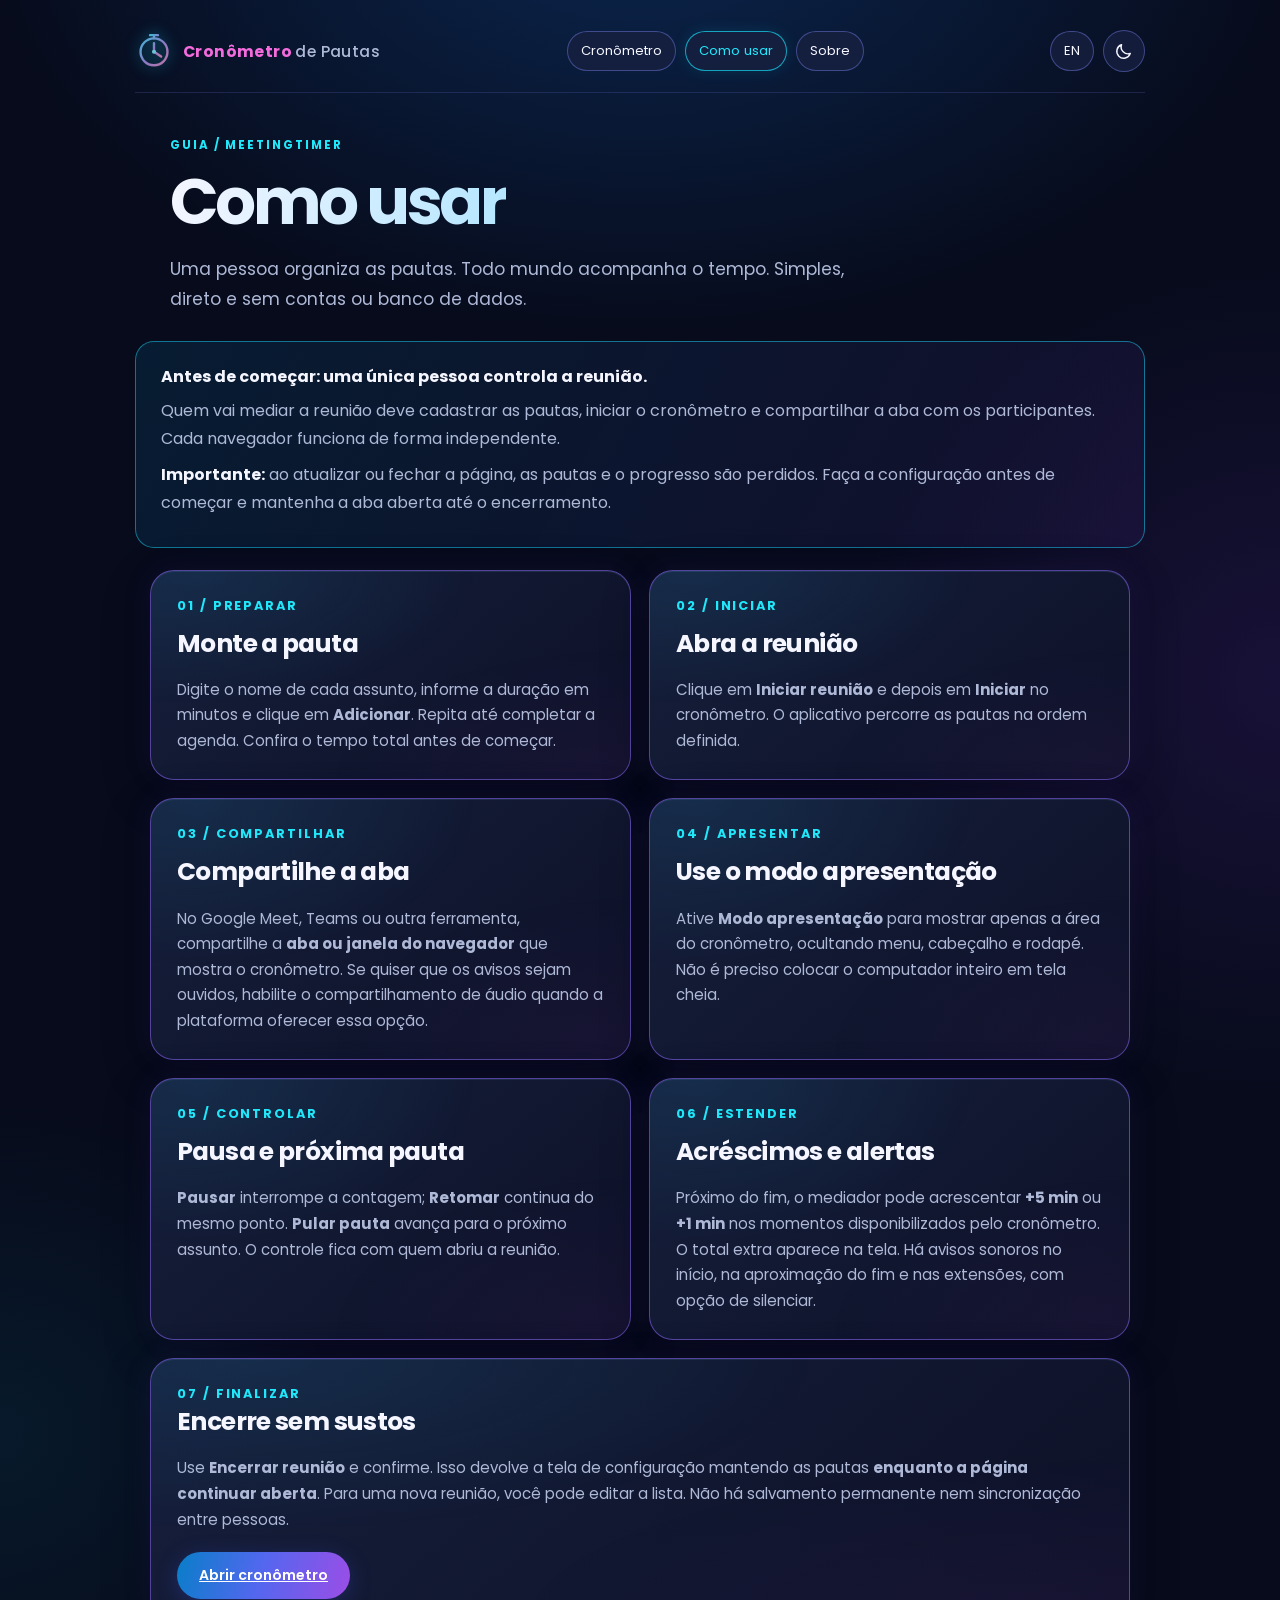
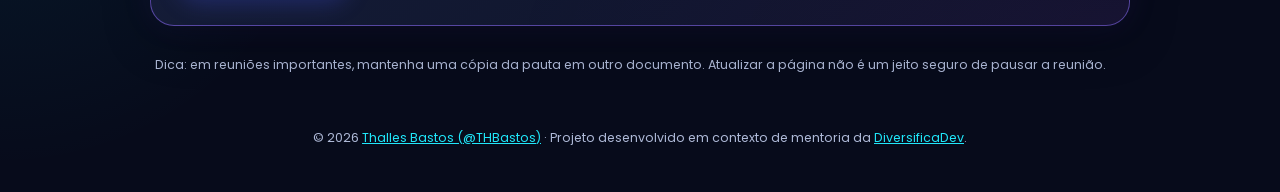
==== como-usar.html @ c3f09db0 "V2 MeetingTimer" ====
<!doctype html><html lang="pt-BR"><head><meta charset="utf-8"><meta name="viewport" content="width=device-width,initial-scale=1"><meta name="description" content="MeetingTimer: projeto de cronômetro para reuniões criado em mentoria com a DiversificaDev."><title>MeetingTimer</title><link href="https://fonts.googleapis.com/css2?family=Poppins:wght@400;500;600;700&display=swap" rel="stylesheet"><style>
:root{font-family:Poppins,system-ui,sans-serif;color-scheme:dark;--bg:#191b24;--card:#232631;--field:#2c303e;--text:#f7f6ff;--muted:#b6b5c8;--border:#5246a1;--pink:#ff65b5;--purple:#8265ef;--track:#404251;--shadow:rgba(80,62,160,.24)}
:root[data-theme=light]{color-scheme:light;--bg:#f6f4fb;--card:#fff;--field:#f3f0fa;--text:#242136;--muted:#5f5a72;--border:#b7a8e5;--pink:#ac2878;--purple:#6143c5;--track:#e1dcec;--shadow:rgba(80,62,160,.12)}
*{box-sizing:border-box}body{margin:0;min-height:100vh;background:radial-gradient(ellipse at top,rgba(130,101,239,.12),transparent 65%),var(--bg);color:var(--text)}button,input{font:inherit}button{cursor:pointer}button:disabled{opacity:.4;cursor:not-allowed}button:focus-visible,input:focus-visible,a:focus-visible{outline:3px solid var(--pink);outline-offset:3px}a{color:inherit} .shell{max-width:1050px;margin:auto;padding:22px 20px 40px}.topbar{display:flex;align-items:center;justify-content:space-between;gap:15px;flex-wrap:wrap}.brand{font-weight:700;text-decoration:none;font-size:1rem}.brand span{color:var(--pink)}.top-actions,.nav{display:flex;align-items:center;gap:9px;flex-wrap:wrap}.nav a,.nav span,.small{border:1px solid var(--border);border-radius:999px;padding:9px 13px;font-size:.82rem;text-decoration:none;background:var(--card);color:var(--text)}.nav .current{border-color:var(--pink);color:var(--pink)}.nav .soon{opacity:.55;cursor:default}.small[aria-pressed=true]{border-color:var(--pink);color:var(--pink)}.hero{text-align:center;margin:56px auto 30px}.zig{color:var(--pink);font-size:2rem;line-height:1}.hero h1{font-size:clamp(1.8rem,4vw,2.6rem);margin:9px 0}.hero p{color:var(--muted);margin:0}.card{background:var(--card);border:1.5px solid var(--border);border-radius:24px;padding:28px;box-shadow:0 10px 40px var(--shadow);margin:20px auto;max-width:800px}.label{font-size:.78rem;letter-spacing:.08em;text-transform:uppercase;color:var(--pink);margin-bottom:14px}.form{display:flex;gap:12px;flex-wrap:wrap}.form input{background:var(--field);color:var(--text);border:1px solid var(--border);border-radius:13px;padding:13px 15px;min-width:0}.form input:first-child{flex:1 1 270px}.form input:nth-child(2){width:125px}.btn{border:0;border-radius:999px;padding:13px 22px;color:white;background:linear-gradient(95deg,#705af0,#9c4fb6);font-weight:600;font-size:.88rem}.btn.secondary{background:transparent;border:1px solid var(--pink);color:var(--pink)}.btn:hover:not(:disabled),.small:hover:not(:disabled){filter:brightness(1.12)}.list{list-style:none;padding:0;margin:18px 0;display:grid;gap:10px}.item{display:flex;align-items:center;gap:12px;padding:13px;background:var(--field);border:1px solid var(--border);border-radius:14px}.item.active{border-color:var(--pink)}.item.done{opacity:.55}.num{width:32px;height:32px;border-radius:50%;background:rgba(255,101,181,.15);color:var(--pink);display:grid;place-items:center;flex:none;font-weight:700}.item .name{flex:1;overflow-wrap:anywhere}.item .mins{white-space:nowrap;color:var(--muted)}.remove{border:0;background:none;color:var(--muted);font-size:1.5rem}.empty,.hint{color:var(--muted);font-size:.85rem}.empty{text-align:center;padding:16px}.setup-bottom{display:flex;justify-content:space-between;align-items:center;gap:12px;flex-wrap:wrap}.meeting{max-width:980px;text-align:center}.meeting .subject{font-size:clamp(1.3rem,3.5vw,2.3rem);overflow-wrap:anywhere;margin:10px 0}.clock{font-size:clamp(4.5rem,17vw,11rem);font-weight:700;line-height:1.2;letter-spacing:-.04em;font-variant-numeric:tabular-nums;background:linear-gradient(95deg,var(--pink),var(--purple));background-clip:text;-webkit-background-clip:text;color:transparent}.clock.warning{animation:pulse 1.4s infinite alternate}@keyframes pulse{to{transform:scale(1.035);opacity:.8}}.progress{height:10px;background:var(--track);border-radius:20px;overflow:hidden;margin:12px auto;max-width:760px}.progress>div{height:100%;width:0;background:linear-gradient(90deg,var(--pink),var(--purple));transition:width .2s linear}.extra{font-weight:600;color:var(--pink);min-height:25px}.controls{display:flex;gap:10px;justify-content:center;flex-wrap:wrap;margin:20px 0}.meeting-list{max-width:650px;margin:24px auto;text-align:left}.meeting-top{display:flex;justify-content:space-between;align-items:center;gap:10px;flex-wrap:wrap}.finish{font-size:1.1rem;color:var(--pink);font-weight:600}.hidden{display:none!important}footer{text-align:center;color:var(--muted);font-size:.78rem;margin:55px 0 5px}footer a{color:var(--pink)}dialog{border:1px solid var(--border);background:var(--card);color:var(--text);border-radius:20px;padding:25px;max-width:min(90vw,420px)}dialog::backdrop{background:rgba(0,0,0,.65)}dialog p{color:var(--muted)}.dialog-actions{display:flex;justify-content:flex-end;gap:9px;flex-wrap:wrap}@media(max-width:600px){.shell{padding:15px}.card{padding:18px}.hero{margin:32px auto 20px}.form input:nth-child(2){flex:1}.form .btn{width:100%}.setup-bottom{justify-content:center}.meeting-top{justify-content:center}}

/* TH.BASTOS × DiversificaDev: neon blue visual language */
:root{--bg:#080e1d;--card:#101b30;--field:#172640;--text:#f5f9ff;--muted:#b3c3d9;--border:#244c79;--pink:#4bbcff;--purple:#806bfa;--track:#263b56;--shadow:rgba(0,128,255,.14)}
:root[data-theme=light]{--bg:#f0f7ff;--card:#ffffff;--field:#edf5ff;--text:#10223c;--muted:#47607c;--border:#b4d7f5;--pink:#086aa8;--purple:#6150b9;--track:#dbe8f5;--shadow:rgba(14,89,153,.12)}
body{background:radial-gradient(ellipse at 50% 0%,rgba(18,120,235,.17),transparent 62%),var(--bg)}
.brand{display:inline-flex;align-items:center;gap:8px;letter-spacing:.025em}.brand-mark{color:#35baff;font-size:1.55rem}.brand-th{color:var(--text)!important}.brand-dot{color:#35baff!important}
.nav .current,.small[aria-pressed=true]{border-color:var(--pink)}.zig{color:#41caff;text-shadow:0 0 22px #009bff}
.btn{background:linear-gradient(100deg,#0b87d6,#6861e7)}.btn.secondary{background:transparent}
.clock{background:linear-gradient(95deg,#35caff,#6386ff,#ab69ec);background-clip:text;-webkit-background-clip:text}
.progress>div{background:linear-gradient(90deg,#26c5fa,#7869ff)}
#theme{display:grid;place-items:center;min-width:42px;min-height:42px;padding:8px}#theme svg{display:block}
#counter:empty,#status:empty,#extra:empty{display:none}
.meeting .subject{line-height:1.35;margin:18px 0 12px}
.meeting .clock{line-height:1.22;padding:4px 0}
.meeting-list{margin-top:28px}
/* Presentation takes over the browser TAB only, never the operating-system screen. */
body.presenting{overflow:hidden}
body.presenting .shell{max-width:none;padding:0;margin:0}
body.presenting .topbar,body.presenting .hero,body.presenting #setup,body.presenting footer{display:none!important}
body.presenting main{height:100dvh;overflow:auto}
body.presenting #meeting{display:block!important;min-height:100dvh;max-width:none;width:100%;margin:0;border:0;border-radius:0;box-shadow:none;padding:clamp(14px,3vw,40px) clamp(12px,5vw,70px);background:var(--bg)}
body.presenting #meeting .clock{font-size:clamp(5rem,17vw,14rem)}
@media(max-width:600px){.topbar{align-items:flex-start}.brand{width:100%}.meeting-top{gap:12px}.meeting-top>div{display:flex;flex-wrap:wrap;justify-content:center;gap:8px}.meeting .subject{font-size:clamp(1.3rem,6vw,2rem);line-height:1.45;margin:18px 0}.clock{font-size:clamp(3.8rem,17vw,7rem)}.label{line-height:1.65}.finish{line-height:1.6}.controls{gap:9px}.controls .btn{padding:12px 15px}.meeting-list{margin-top:28px}body.presenting #meeting .clock{font-size:clamp(3.8rem,18vw,8rem)}}

/* V4: paleta equilibrada entre TH.BASTOS e DiversificaDev, sem neon excessivo */
:root{--bg:#11141b;--card:#1b202a;--field:#252b37;--text:#edf1f6;--muted:#aeb7c5;--border:#3a4b65;--pink:#78b9cf;--purple:#927fc2;--track:#323b4c;--shadow:rgba(0,0,0,.19)}
:root[data-theme=light]{--bg:#f4f5f8;--card:#fff;--field:#f0f2f6;--text:#1d2632;--muted:#536173;--border:#b6c5d7;--pink:#24738f;--purple:#67579d;--track:#dce2e9;--shadow:rgba(34,49,75,.08)}
body{background:radial-gradient(ellipse at 50% -12%,rgba(76,94,142,.09),transparent 65%),var(--bg)}
.brand{display:inline-flex;align-items:center;gap:10px;white-space:nowrap}.brand-name{font-weight:700;font-size:.98rem;color:var(--text)}.brand-name span{font-weight:500;color:var(--muted)}.timer-logo{flex:none}
.nav .current,.small[aria-pressed=true]{border-color:var(--pink)}.zig{color:var(--purple);text-shadow:none;font-size:1.25rem}
.card{border-color:var(--border);box-shadow:0 12px 35px var(--shadow)}
.btn{background:linear-gradient(110deg,#3c789e,#7366a4);box-shadow:none}.btn.secondary{background:transparent;color:var(--pink);border-color:var(--border)}
.clock{background:linear-gradient(100deg,#7dbbd3,#9b86d0);background-clip:text;-webkit-background-clip:text}
.progress>div{background:linear-gradient(90deg,#5aa8c4,#8876b6)}
.meeting .subject{font-size:clamp(2rem,5vw,3.7rem);line-height:1.18;font-weight:700;letter-spacing:-.025em;margin:18px auto 24px;max-width:850px;text-wrap:balance}
.meeting-top{display:grid;grid-template-columns:1fr auto;align-items:start;gap:16px;margin-bottom:30px}.meeting-top>div{display:flex;gap:10px;flex-wrap:wrap;justify-content:flex-end}
.meeting .label{margin-top:12px}.meeting .clock{margin:16px auto 20px}
.item.active{border-color:var(--pink)}.num{background:rgba(139,127,194,.16);color:var(--pink)}
body.presenting #meeting{background:var(--bg);padding:clamp(24px,4vw,55px) clamp(18px,5vw,80px)}
body.presenting #meeting .meeting-top{margin-bottom:clamp(35px,6vh,80px)}
body.presenting #meeting .subject{font-size:clamp(2.1rem,5.5vw,5rem)}
@media(max-width:650px){
 .shell{padding:18px 15px 34px}.topbar{display:grid;grid-template-columns:1fr auto;gap:16px 10px;align-items:center}.brand{grid-column:1/2;min-width:0}.brand-name{font-size:.89rem}.timer-logo{width:32px;height:32px}.top-actions{grid-column:2/3;grid-row:1;justify-content:flex-end;flex-wrap:nowrap}.nav{grid-column:1/-1;grid-row:2;display:flex;gap:8px;justify-content:center}.nav a,.nav span{padding:9px 12px;font-size:.78rem}
 .hero{margin:34px auto 25px}.hero h1{line-height:1.18}.hero p{line-height:1.6}
 .meeting{padding:24px 18px}.meeting-top{display:flex;flex-direction:column;align-items:stretch;gap:12px;margin-bottom:36px}.meeting-top>#fullscreen{align-self:stretch}.meeting-top>div{display:grid;grid-template-columns:1fr 1fr;gap:10px;width:100%}.meeting-top .small{min-height:44px;line-height:1.4;padding:10px 12px;white-space:normal}
 .meeting .subject{font-size:clamp(2rem,8vw,3rem);margin:22px auto 28px;line-height:1.22}.meeting .clock{font-size:clamp(3.8rem,17vw,7rem)}.meeting .label{margin-top:12px}
 .controls{gap:9px;margin-top:26px}.controls .btn{min-height:44px}.meeting-list{margin-top:36px}
 body.presenting{overflow:auto}body.presenting main{min-height:100dvh;height:auto;overflow:visible}body.presenting #meeting{padding:24px 18px 55px;min-height:100dvh}body.presenting #meeting .meeting-top{margin-bottom:46px}body.presenting #meeting .subject{font-size:clamp(2.2rem,9vw,3.5rem);margin-bottom:32px}body.presenting #meeting .clock{font-size:clamp(3.8rem,17vw,8rem)}
}
@media(prefers-reduced-motion:reduce){.clock.warning{animation:none}.progress>div{transition:none}}

/* V5 | DiversificaDev orbital neon: depth, restraint and luminous accents */
:root{
 --bg:#070b1b;--card:#10162c;--field:#18213a;--text:#f5f6ff;
 --muted:#aeb9d7;--border:#4d408f;--pink:#f46bdd;--purple:#906aff;
 --track:#283355;--shadow:rgba(55,35,153,.27);
 --cyan:#20e7fa;--blue:#3c9dff;--violet:#a66bff;
}
:root[data-theme=light]{--bg:#f1f3ff;--card:#ffffff;--field:#edf0ff;--text:#17203b;--muted:#526080;--border:#aa9bdf;--pink:#a92eab;--purple:#6444c4;--track:#dce2f5;--shadow:rgba(68,47,160,.12);--cyan:#007f9d;--blue:#1767cc;--violet:#7044c4}
body{background:radial-gradient(ellipse 70% 32% at 50% -5%,rgba(23,126,246,.23),transparent 75%),radial-gradient(ellipse 45% 32% at 100% 38%,rgba(136,58,246,.13),transparent 75%),radial-gradient(ellipse 35% 25% at 0% 80%,rgba(10,206,239,.075),transparent 75%),var(--bg)}
.topbar{padding:8px 0 20px;border-bottom:1px solid rgba(126,128,237,.18)}
.brand-name{color:var(--text)}.brand-name span{color:var(--muted)}
.timer-logo{filter:drop-shadow(0 0 7px rgba(22,224,255,.5))}
.hero{position:relative;margin:48px auto 34px}.hero h1{font-weight:700;letter-spacing:-.035em;text-shadow:0 0 35px rgba(88,121,255,.18)}
.zig{color:var(--cyan);text-shadow:0 0 12px rgba(0,225,255,.8);font-size:1.5rem}
.card{position:relative;background:linear-gradient(140deg,rgba(23,32,61,.97),rgba(13,17,39,.99));border:1px solid rgba(138,104,245,.56);box-shadow:0 14px 48px rgba(0,0,0,.27),0 0 30px rgba(101,67,235,.11),inset 0 1px 0 rgba(116,210,255,.11)}
.card::before{content:"";pointer-events:none;position:absolute;inset:0;border-radius:inherit;background:radial-gradient(ellipse at 10% 0%,rgba(24,201,255,.085),transparent 46%),radial-gradient(ellipse at 100% 100%,rgba(198,59,247,.055),transparent 45%)}
.card>*{position:relative}
.label{color:#b7a5ff;letter-spacing:.13em;font-weight:600}
.nav a,.nav span,.small{background:rgba(24,33,64,.78);border-color:rgba(109,119,216,.5);transition:border-color .2s,box-shadow .2s,background .2s}
.nav .current,.small[aria-pressed=true]{color:var(--cyan);border-color:rgba(24,222,247,.7);box-shadow:0 0 15px rgba(12,205,245,.12)}
.nav a:hover,.small:hover:not(:disabled){border-color:var(--cyan);box-shadow:0 0 17px rgba(19,200,248,.18)}
.form input{background:rgba(18,27,54,.92);border-color:rgba(105,112,210,.65)}
.form input:focus{border-color:var(--cyan);box-shadow:0 0 0 3px rgba(16,219,244,.13)}
.btn{background:linear-gradient(105deg,#087ec8 0%,#5367ef 48%,#9c4de6 100%);color:#fff;box-shadow:0 5px 22px rgba(70,84,234,.28);transition:transform .2s,box-shadow .2s,filter .2s}
.btn:hover:not(:disabled){transform:translateY(-1px);box-shadow:0 7px 25px rgba(51,139,255,.33),0 0 17px rgba(165,69,241,.15)}
.btn.secondary{background:rgba(26,35,67,.62);color:#b7eaff;border:1px solid rgba(54,178,248,.6);box-shadow:none}
.btn.secondary:hover:not(:disabled){background:rgba(25,93,139,.24);box-shadow:0 0 15px rgba(0,192,255,.12)}
.item{background:linear-gradient(100deg,rgba(30,40,73,.94),rgba(22,29,58,.94));border-color:rgba(99,91,181,.57)}
.item.active{border-color:var(--cyan);box-shadow:0 0 0 1px rgba(21,226,255,.16),0 0 24px rgba(24,201,245,.13)}
.num{background:linear-gradient(130deg,rgba(225,79,226,.24),rgba(30,194,250,.19));color:#e8a4ff}
.clock{background:linear-gradient(110deg,#2fe6ff 5%,#4d9fff 35%,#8a78ff 67%,#ed67e9 100%);-webkit-background-clip:text;background-clip:text;color:transparent;filter:drop-shadow(0 0 18px rgba(62,127,255,.19))}
.progress{background:var(--track);box-shadow:inset 0 1px 3px rgba(0,0,0,.25)}
.progress>div{background:linear-gradient(90deg,#11d6ef,#3b9dff 40%,#8d69ff 72%,#ed63da);box-shadow:0 0 16px rgba(55,154,255,.45)}
.meeting .subject{color:#f6f7ff;text-shadow:0 0 23px rgba(98,129,255,.18);font-size:clamp(2.2rem,5.3vw,4rem)}
.extra,.finish{color:#ef8ce8;text-shadow:0 0 12px rgba(237,96,228,.19)}
.meeting-top{margin-bottom:24px}
.meeting-list .item.active{background:linear-gradient(110deg,rgba(14,73,108,.45),rgba(38,30,83,.6))}
footer a{color:var(--cyan)}
body.presenting #meeting{background:radial-gradient(ellipse at 50% 0%,rgba(19,93,175,.14),transparent 60%),var(--bg)}
:root[data-theme=light] .card{background:linear-gradient(145deg,#fff,#f7f8ff);border-color:#b8a7e8}
:root[data-theme=light] .card::before{opacity:.35}
:root[data-theme=light] .nav a,:root[data-theme=light] .nav span,:root[data-theme=light] .small,:root[data-theme=light] .btn.secondary{background:#f5f7ff;color:#314a76}
:root[data-theme=light] .form input{background:#f6f7ff}
:root[data-theme=light] .item{background:linear-gradient(100deg,#f5f6ff,#eef3ff)}
:root[data-theme=light] .meeting .subject{color:var(--text);text-shadow:none}
:root[data-theme=light] .label{color:#7650c0}
:root[data-theme=light] .clock{background:linear-gradient(100deg,#007ca7,#2861d3,#8643b8);background-clip:text;-webkit-background-clip:text}
:root[data-theme=light] footer a{color:#096c9e}
@media(max-width:650px){
 .shell{padding:18px 14px 35px}.topbar{row-gap:17px;padding-bottom:17px}
 .hero{margin:31px auto 24px}.hero h1{font-size:clamp(1.8rem,7vw,2.3rem)}
 .meeting-top{gap:14px;margin-bottom:30px}.meeting-top>div{gap:10px}
 .meeting .subject{font-size:clamp(2.1rem,8.5vw,3.2rem)}
 .meeting .clock{font-size:clamp(3.7rem,17vw,7rem)}
 body.presenting #meeting{padding:25px 16px 60px}body.presenting #meeting .meeting-top{margin-bottom:38px}
 body.presenting #meeting .subject{font-size:clamp(2.2rem,9vw,3.6rem)}
}
@media(prefers-reduced-motion:reduce){.btn,.nav a,.small{transition:none}}



/* Páginas institucionais: mesma identidade V5, leitura editorial */
.info-hero{max-width:940px;text-align:left;margin:44px auto 26px}
.info-hero .eyebrow{font-size:.73rem;letter-spacing:.17em;text-transform:uppercase;color:var(--cyan);font-weight:700}
.info-hero h1{font-size:clamp(2.2rem,5vw,4.3rem);line-height:1.12;letter-spacing:-.055em;margin:12px 0 16px;background:linear-gradient(100deg,var(--text),#8bdcff 60%,#d8b6ff);background-clip:text;-webkit-background-clip:text;color:transparent}
.info-hero p{max-width:720px;font-size:1.07rem;line-height:1.75;color:var(--muted)}
.info-grid{max-width:980px;margin:auto;display:grid;grid-template-columns:repeat(2,minmax(0,1fr));gap:18px}
.info-grid .card,.info-layout .card{margin:0;max-width:none}
.info-card{padding:26px!important;min-width:0}
.info-card h2,.info-card h3{font-size:clamp(1.15rem,2.4vw,1.55rem);margin:10px 0 11px;letter-spacing:-.025em}
.info-card p,.info-card li,.story p{color:var(--muted);line-height:1.7;font-size:.94rem}
.info-card p:last-child{margin-bottom:0}
.info-no{font-size:.8rem;color:var(--cyan);font-weight:700;letter-spacing:.15em}
.info-wide{grid-column:1/-1}
.info-wide h2{margin-top:0}
.info-layout{max-width:980px;margin:24px auto;display:grid;gap:18px}
.info-note{padding:22px 25px;border:1px solid rgba(27,211,245,.5);border-radius:19px;background:linear-gradient(120deg,rgba(12,110,164,.17),rgba(93,47,160,.12))}
.info-note strong{color:var(--text)}.info-note p{line-height:1.75;color:var(--muted);margin:.5em 0}
.info-actions{display:flex;gap:12px;flex-wrap:wrap;margin-top:20px}
.info-link{color:var(--cyan);text-underline-offset:4px}
.info-card ul{padding-left:20px}
.info-card li{margin:7px 0}
.info-photo{width:100%;max-height:420px;object-fit:cover;border-radius:18px;border:1px solid rgba(86,173,254,.3)}
.story{display:grid;grid-template-columns:minmax(0,1fr) minmax(0,1.2fr);gap:24px;align-items:center}
.story.reverse{grid-template-columns:minmax(0,1.2fr) minmax(0,1fr)}
.story .story-image{width:100%;height:auto;border-radius:16px;max-height:500px;object-fit:contain;background:rgba(4,7,19,.4);border:1px solid rgba(130,116,209,.25)}
.story .profile{aspect-ratio:1;object-fit:cover;max-height:380px}
.story h2{margin:0 0 12px;font-size:clamp(1.4rem,3vw,2rem)}
.story p{margin:.5em 0 1em}
.story .label{margin-bottom:9px}
.course-tags{display:flex;gap:9px;flex-wrap:wrap;margin-top:18px}
.course-tag{border-radius:999px;padding:9px 14px;border:1px solid rgba(54,178,248,.52);background:rgba(13,75,113,.24);color:var(--text);font-size:.82rem}
.info-foot{max-width:970px;margin:30px auto 0;font-size:.78rem;color:var(--muted)}
[hidden]{display:none!important}
@media(max-width:680px){.info-hero{margin:28px auto 24px}.info-grid,.story,.story.reverse{grid-template-columns:1fr}.info-card{padding:21px!important}.info-hero p{font-size:.98rem}.story .story-image{max-height:390px}.info-actions .btn{width:100%;text-align:center;display:block}}
:root[data-theme=light] .info-hero h1{background:linear-gradient(95deg,#192a52,#2168ae,#763ea7);background-clip:text;-webkit-background-clip:text}
:root[data-theme=light] .course-tag{background:#eef3ff;color:#27395b}
</style></head><body><div class="shell"><div class="topbar"><a aria-label="Cronômetro de Pautas, página inicial" class="brand" href="./index.html"><svg aria-hidden="true" class="timer-logo" height="38" viewbox="0 0 48 48" width="38"><defs><lineargradient id="logoGradient" x1="0" x2="1" y1="0" y2="1"><stop stop-color="#43b5d6"></stop><stop offset=".52" stop-color="#8b78c4"></stop><stop offset="1" stop-color="#bc76a5"></stop></lineargradient></defs><circle cx="24" cy="25" fill="none" r="17" stroke="url(#logoGradient)" stroke-width="3"></circle><path d="M24 25V14m0 11 9 6M19 4h10M24 4v4" fill="none" stroke="url(#logoGradient)" stroke-linecap="round" stroke-width="3"></path><circle cx="24" cy="25" fill="#6ac5d9" r="2.6"></circle></svg><span class="brand-name">Cronômetro <span>de Pautas</span></span></a><nav aria-label="Navegação" class="nav"><a data-i="navTimer" href="./index.html">Cronômetro</a><a aria-current="page" class="current" data-i="navHow" href="./como-usar.html">Como usar</a><a data-i="navAbout" href="./sobre.html">Sobre</a></nav><div class="top-actions"><button aria-label="Switch language" class="small" id="lang">EN</button><button aria-label="Alternar tema" class="small" id="theme"><svg aria-hidden="true" height="19" viewbox="0 0 24 24" width="19"><path d="M20.5 14.5A8.7 8.7 0 0 1 9.5 3.5 8.7 8.7 0 1 0 20.5 14.5Z" fill="none" stroke="currentColor" stroke-linejoin="round" stroke-width="1.8"></path></svg></button></div></div><main><div data-lang="pt"><div class="info-hero"><div class="eyebrow">GUIA / MEETINGTIMER</div><h1>Como usar</h1><p>Uma pessoa organiza as pautas. Todo mundo acompanha o tempo. Simples, direto e sem contas ou banco de dados.</p></div>
<div class="info-note"><strong>Antes de começar: uma única pessoa controla a reunião.</strong><p>Quem vai mediar a reunião deve cadastrar as pautas, iniciar o cronômetro e compartilhar a aba com os participantes. Cada navegador funciona de forma independente.</p><p><strong>Importante:</strong> ao atualizar ou fechar a página, as pautas e o progresso são perdidos. Faça a configuração antes de começar e mantenha a aba aberta até o encerramento.</p></div>
<div class="info-grid" style="margin-top:22px">
<section class="card info-card"><div class="info-no">01 / PREPARAR</div><h2>Monte a pauta</h2><p>Digite o nome de cada assunto, informe a duração em minutos e clique em <strong>Adicionar</strong>. Repita até completar a agenda. Confira o tempo total antes de começar.</p></section>
<section class="card info-card"><div class="info-no">02 / INICIAR</div><h2>Abra a reunião</h2><p>Clique em <strong>Iniciar reunião</strong> e depois em <strong>Iniciar</strong> no cronômetro. O aplicativo percorre as pautas na ordem definida.</p></section>
<section class="card info-card"><div class="info-no">03 / COMPARTILHAR</div><h2>Compartilhe a aba</h2><p>No Google Meet, Teams ou outra ferramenta, compartilhe a <strong>aba ou janela do navegador</strong> que mostra o cronômetro. Se quiser que os avisos sejam ouvidos, habilite o compartilhamento de áudio quando a plataforma oferecer essa opção.</p></section>
<section class="card info-card"><div class="info-no">04 / APRESENTAR</div><h2>Use o modo apresentação</h2><p>Ative <strong>Modo apresentação</strong> para mostrar apenas a área do cronômetro, ocultando menu, cabeçalho e rodapé. Não é preciso colocar o computador inteiro em tela cheia.</p></section>
<section class="card info-card"><div class="info-no">05 / CONTROLAR</div><h2>Pausa e próxima pauta</h2><p><strong>Pausar</strong> interrompe a contagem; <strong>Retomar</strong> continua do mesmo ponto. <strong>Pular pauta</strong> avança para o próximo assunto. O controle fica com quem abriu a reunião.</p></section>
<section class="card info-card"><div class="info-no">06 / ESTENDER</div><h2>Acréscimos e alertas</h2><p>Próximo do fim, o mediador pode acrescentar <strong>+5 min</strong> ou <strong>+1 min</strong> nos momentos disponibilizados pelo cronômetro. O total extra aparece na tela. Há avisos sonoros no início, na aproximação do fim e nas extensões, com opção de silenciar.</p></section>
<section class="card info-card info-wide"><div class="info-no">07 / FINALIZAR</div><h2>Encerre sem sustos</h2><p>Use <strong>Encerrar reunião</strong> e confirme. Isso devolve a tela de configuração mantendo as pautas <strong>enquanto a página continuar aberta</strong>. Para uma nova reunião, você pode editar a lista. Não há salvamento permanente nem sincronização entre pessoas.</p><div class="info-actions"><a class="btn" href="./index.html">Abrir cronômetro</a></div></section>
</div><p class="info-foot">Dica: em reuniões importantes, mantenha uma cópia da pauta em outro documento. Atualizar a página não é um jeito seguro de pausar a reunião.</p></div><div data-lang="en" hidden><div class="info-hero"><div class="eyebrow">GUIDE / MEETINGTIMER</div><h1>How to use</h1><p>One person sets the agenda. Everyone follows the time. Straightforward, with no account or database required.</p></div>
<div class="info-note"><strong>Before you start: one person controls the meeting.</strong><p>The facilitator should enter the agenda items, start the timer and share the browser tab with the participants. Each browser runs independently.</p><p><strong>Important:</strong> refreshing or closing the page erases the agenda and progress. Set everything up in advance and keep the tab open until the meeting ends.</p></div>
<div class="info-grid" style="margin-top:22px">
<section class="card info-card"><div class="info-no">01 / PREPARE</div><h2>Build your agenda</h2><p>Enter an agenda item name, its duration in minutes, and click <strong>Add</strong>. Repeat for each topic. Review the total duration before starting.</p></section>
<section class="card info-card"><div class="info-no">02 / START</div><h2>Open the meeting timer</h2><p>Click <strong>Start meeting</strong> and then <strong>Start</strong> on the timer screen. Agenda items run in your chosen order.</p></section>
<section class="card info-card"><div class="info-no">03 / SHARE</div><h2>Share your tab</h2><p>In Google Meet, Teams or another platform, share the <strong>browser tab or window</strong> displaying the timer. To let others hear the alerts, enable audio sharing when your meeting platform supports it.</p></section>
<section class="card info-card"><div class="info-no">04 / PRESENT</div><h2>Use presentation mode</h2><p>Turn on <strong>Presentation mode</strong> to show only the timer area, hiding the navigation and footer. It does not make your entire computer full-screen.</p></section>
<section class="card info-card"><div class="info-no">05 / CONTROL</div><h2>Pause or skip</h2><p><strong>Pause</strong> stops the countdown; <strong>Resume</strong> continues where you left off. <strong>Skip item</strong> advances the agenda. Only the facilitator’s browser controls the session.</p></section>
<section class="card info-card"><div class="info-no">06 / EXTEND</div><h2>Added time and sounds</h2><p>Near the end of an item, the facilitator can add <strong>+5 min</strong> or <strong>+1 min</strong> when those controls become available. Added time is shown on screen. Sounds mark the start, approaching deadline and added time; they can be muted.</p></section>
<section class="card info-card info-wide"><div class="info-no">07 / FINISH</div><h2>End the session safely</h2><p>Choose <strong>End meeting</strong> and confirm. You return to setup with agenda items preserved <strong>as long as the page stays open</strong>. You can edit the list to start a new session. There is no permanent storage or cross-device synchronization.</p><div class="info-actions"><a class="btn" href="./index.html">Open timer</a></div></section>
</div><p class="info-foot">Tip: keep a separate copy of the agenda for important meetings. Refreshing the page is not a safe way to pause a session.</p></div></main><footer>© 2026 <a href="https://github.com/THBastos" rel="noopener noreferrer" target="_blank">Thalles Bastos (@THBastos)</a> · <span data-i="footer">Projeto desenvolvido em contexto de mentoria da</span> <a href="https://diversifica.dev/" rel="noopener noreferrer" target="_blank">DiversificaDev</a>.</footer></div><script>
(()=>{'use strict';
const d=document.documentElement;
let lang='pt',theme='dark';
try{lang=localStorage.getItem('agenda-lang')==='en'?'en':'pt';theme=localStorage.getItem('agenda-theme')==='light'?'light':'dark'}catch(e){}
const dict={pt:{navTimer:'Cronômetro',navHow:'Como usar',navAbout:'Sobre',footer:'Projeto desenvolvido em contexto de mentoria da'},en:{navTimer:'Timer',navHow:'How to use',navAbout:'About',footer:'A project developed during mentoring with'}};
function paint(){d.dataset.theme=theme;d.lang=lang==='pt'?'pt-BR':'en';document.querySelectorAll('[data-i]').forEach(el=>{let k=el.dataset.i;if(dict[lang][k])el.textContent=dict[lang][k]});document.querySelectorAll('[data-lang]').forEach(el=>{el.hidden=el.dataset.lang!==lang});document.title=(document.querySelector('[data-lang="'+lang+'"] h1')?.textContent||'MeetingTimer')+' | MeetingTimer';document.getElementById('lang').textContent=lang==='pt'?'EN':'PT';document.getElementById('theme').innerHTML=theme==='dark'?'<svg aria-hidden="true" width="19" height="19" viewBox="0 0 24 24"><path d="M20.5 14.5A8.7 8.7 0 0 1 9.5 3.5 8.7 8.7 0 1 0 20.5 14.5Z" fill="none" stroke="currentColor" stroke-width="1.8" stroke-linejoin="round"/></svg>':'<svg aria-hidden="true" width="19" height="19" viewBox="0 0 24 24"><circle cx="12" cy="12" r="4" fill="none" stroke="currentColor" stroke-width="1.8"/><path d="M12 2v2m0 16v2M2 12h2m16 0h2M4.9 4.9l1.5 1.5m11.2 11.2 1.5 1.5M19.1 4.9l-1.5 1.5M6.4 17.6l-1.5 1.5" stroke="currentColor" stroke-width="1.8" stroke-linecap="round"/></svg>';document.getElementById('theme').setAttribute('aria-label',lang==='pt'?'Alternar tema':'Toggle theme');}
document.getElementById('lang').addEventListener('click',()=>{lang=lang==='pt'?'en':'pt';try{localStorage.setItem('agenda-lang',lang)}catch(e){}paint()});
document.getElementById('theme').addEventListener('click',()=>{theme=theme==='dark'?'light':'dark';try{localStorage.setItem('agenda-theme',theme)}catch(e){}paint()});paint();
})();</script></body></html>
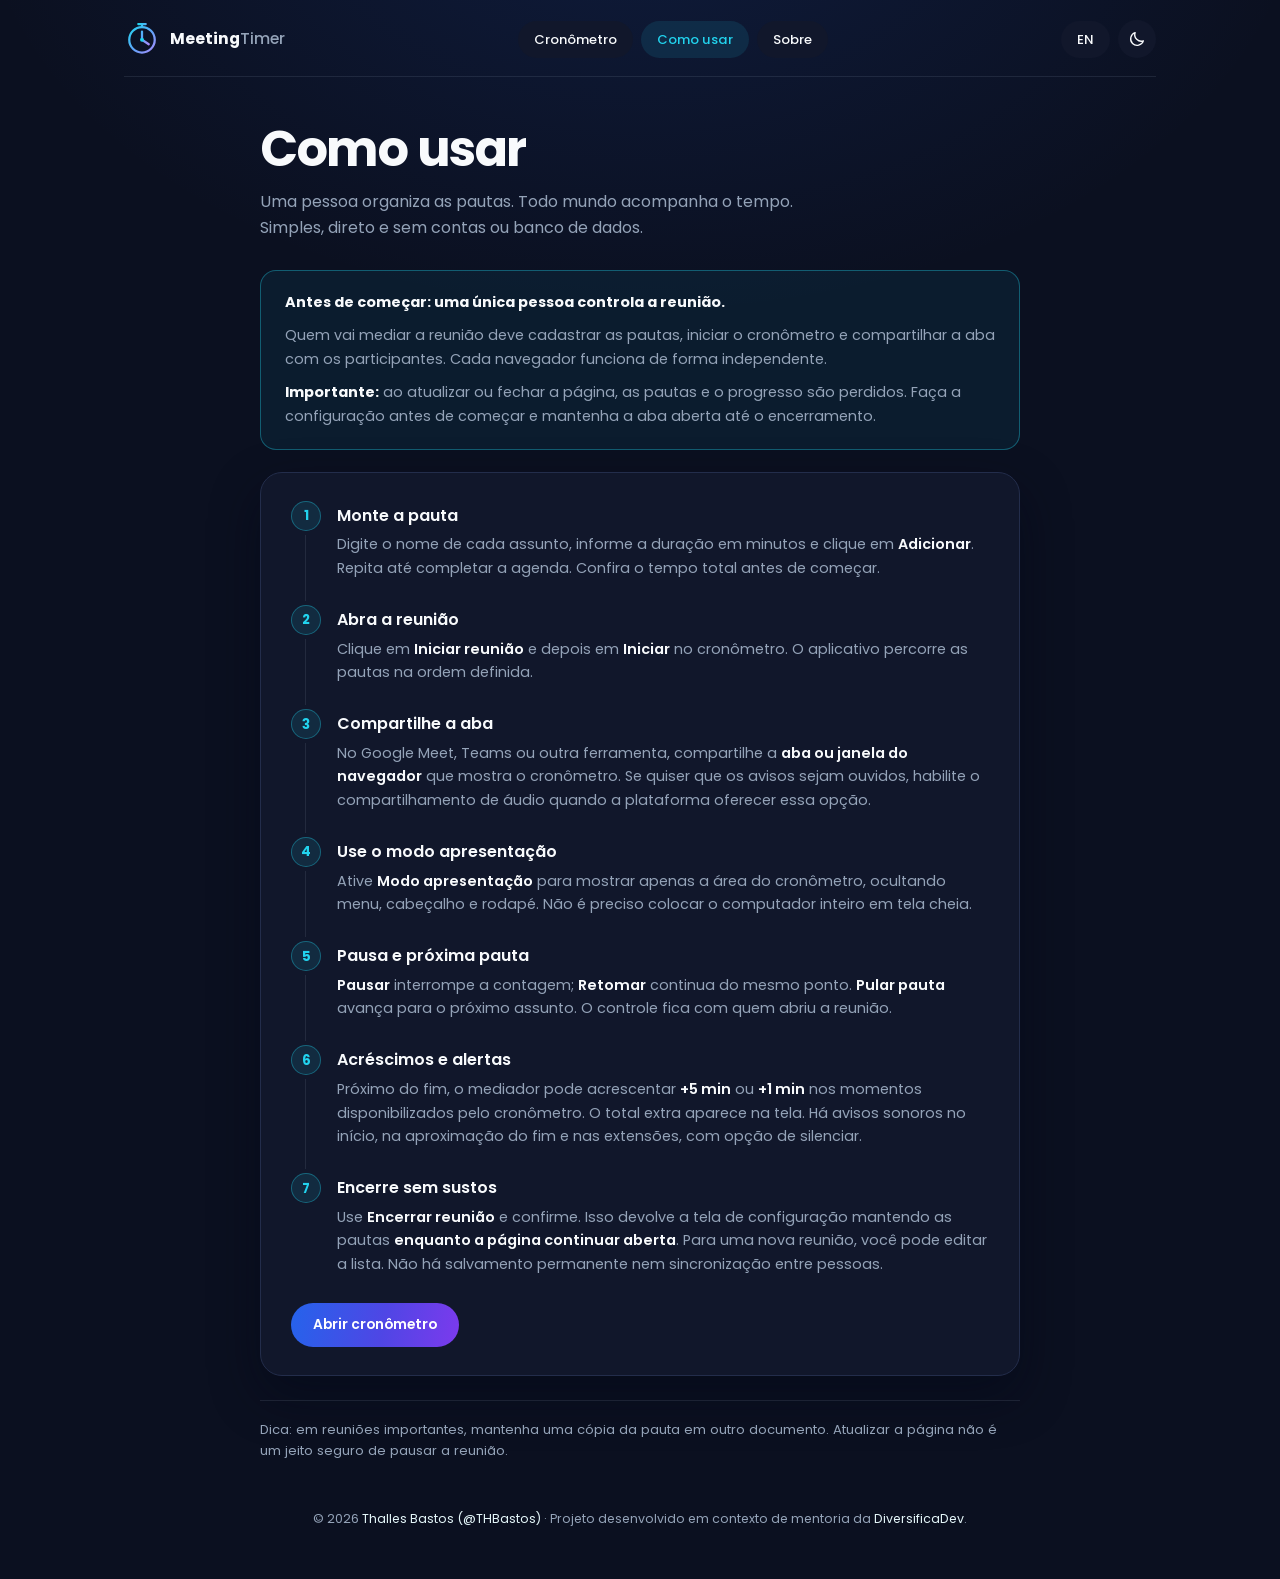
==== commit 85ca3745: "New version with about sections" ====
--- a/como-usar.html
+++ b/como-usar.html
@@ -1,182 +1,439 @@
-<!doctype html><html lang="pt-BR"><head><meta charset="utf-8"><meta name="viewport" content="width=device-width,initial-scale=1"><meta name="description" content="MeetingTimer: projeto de cronômetro para reuniões criado em mentoria com a DiversificaDev."><title>MeetingTimer</title><link href="https://fonts.googleapis.com/css2?family=Poppins:wght@400;500;600;700&display=swap" rel="stylesheet"><style>
-:root{font-family:Poppins,system-ui,sans-serif;color-scheme:dark;--bg:#191b24;--card:#232631;--field:#2c303e;--text:#f7f6ff;--muted:#b6b5c8;--border:#5246a1;--pink:#ff65b5;--purple:#8265ef;--track:#404251;--shadow:rgba(80,62,160,.24)}
-:root[data-theme=light]{color-scheme:light;--bg:#f6f4fb;--card:#fff;--field:#f3f0fa;--text:#242136;--muted:#5f5a72;--border:#b7a8e5;--pink:#ac2878;--purple:#6143c5;--track:#e1dcec;--shadow:rgba(80,62,160,.12)}
-*{box-sizing:border-box}body{margin:0;min-height:100vh;background:radial-gradient(ellipse at top,rgba(130,101,239,.12),transparent 65%),var(--bg);color:var(--text)}button,input{font:inherit}button{cursor:pointer}button:disabled{opacity:.4;cursor:not-allowed}button:focus-visible,input:focus-visible,a:focus-visible{outline:3px solid var(--pink);outline-offset:3px}a{color:inherit} .shell{max-width:1050px;margin:auto;padding:22px 20px 40px}.topbar{display:flex;align-items:center;justify-content:space-between;gap:15px;flex-wrap:wrap}.brand{font-weight:700;text-decoration:none;font-size:1rem}.brand span{color:var(--pink)}.top-actions,.nav{display:flex;align-items:center;gap:9px;flex-wrap:wrap}.nav a,.nav span,.small{border:1px solid var(--border);border-radius:999px;padding:9px 13px;font-size:.82rem;text-decoration:none;background:var(--card);color:var(--text)}.nav .current{border-color:var(--pink);color:var(--pink)}.nav .soon{opacity:.55;cursor:default}.small[aria-pressed=true]{border-color:var(--pink);color:var(--pink)}.hero{text-align:center;margin:56px auto 30px}.zig{color:var(--pink);font-size:2rem;line-height:1}.hero h1{font-size:clamp(1.8rem,4vw,2.6rem);margin:9px 0}.hero p{color:var(--muted);margin:0}.card{background:var(--card);border:1.5px solid var(--border);border-radius:24px;padding:28px;box-shadow:0 10px 40px var(--shadow);margin:20px auto;max-width:800px}.label{font-size:.78rem;letter-spacing:.08em;text-transform:uppercase;color:var(--pink);margin-bottom:14px}.form{display:flex;gap:12px;flex-wrap:wrap}.form input{background:var(--field);color:var(--text);border:1px solid var(--border);border-radius:13px;padding:13px 15px;min-width:0}.form input:first-child{flex:1 1 270px}.form input:nth-child(2){width:125px}.btn{border:0;border-radius:999px;padding:13px 22px;color:white;background:linear-gradient(95deg,#705af0,#9c4fb6);font-weight:600;font-size:.88rem}.btn.secondary{background:transparent;border:1px solid var(--pink);color:var(--pink)}.btn:hover:not(:disabled),.small:hover:not(:disabled){filter:brightness(1.12)}.list{list-style:none;padding:0;margin:18px 0;display:grid;gap:10px}.item{display:flex;align-items:center;gap:12px;padding:13px;background:var(--field);border:1px solid var(--border);border-radius:14px}.item.active{border-color:var(--pink)}.item.done{opacity:.55}.num{width:32px;height:32px;border-radius:50%;background:rgba(255,101,181,.15);color:var(--pink);display:grid;place-items:center;flex:none;font-weight:700}.item .name{flex:1;overflow-wrap:anywhere}.item .mins{white-space:nowrap;color:var(--muted)}.remove{border:0;background:none;color:var(--muted);font-size:1.5rem}.empty,.hint{color:var(--muted);font-size:.85rem}.empty{text-align:center;padding:16px}.setup-bottom{display:flex;justify-content:space-between;align-items:center;gap:12px;flex-wrap:wrap}.meeting{max-width:980px;text-align:center}.meeting .subject{font-size:clamp(1.3rem,3.5vw,2.3rem);overflow-wrap:anywhere;margin:10px 0}.clock{font-size:clamp(4.5rem,17vw,11rem);font-weight:700;line-height:1.2;letter-spacing:-.04em;font-variant-numeric:tabular-nums;background:linear-gradient(95deg,var(--pink),var(--purple));background-clip:text;-webkit-background-clip:text;color:transparent}.clock.warning{animation:pulse 1.4s infinite alternate}@keyframes pulse{to{transform:scale(1.035);opacity:.8}}.progress{height:10px;background:var(--track);border-radius:20px;overflow:hidden;margin:12px auto;max-width:760px}.progress>div{height:100%;width:0;background:linear-gradient(90deg,var(--pink),var(--purple));transition:width .2s linear}.extra{font-weight:600;color:var(--pink);min-height:25px}.controls{display:flex;gap:10px;justify-content:center;flex-wrap:wrap;margin:20px 0}.meeting-list{max-width:650px;margin:24px auto;text-align:left}.meeting-top{display:flex;justify-content:space-between;align-items:center;gap:10px;flex-wrap:wrap}.finish{font-size:1.1rem;color:var(--pink);font-weight:600}.hidden{display:none!important}footer{text-align:center;color:var(--muted);font-size:.78rem;margin:55px 0 5px}footer a{color:var(--pink)}dialog{border:1px solid var(--border);background:var(--card);color:var(--text);border-radius:20px;padding:25px;max-width:min(90vw,420px)}dialog::backdrop{background:rgba(0,0,0,.65)}dialog p{color:var(--muted)}.dialog-actions{display:flex;justify-content:flex-end;gap:9px;flex-wrap:wrap}@media(max-width:600px){.shell{padding:15px}.card{padding:18px}.hero{margin:32px auto 20px}.form input:nth-child(2){flex:1}.form .btn{width:100%}.setup-bottom{justify-content:center}.meeting-top{justify-content:center}}
-
-/* TH.BASTOS × DiversificaDev: neon blue visual language */
-:root{--bg:#080e1d;--card:#101b30;--field:#172640;--text:#f5f9ff;--muted:#b3c3d9;--border:#244c79;--pink:#4bbcff;--purple:#806bfa;--track:#263b56;--shadow:rgba(0,128,255,.14)}
-:root[data-theme=light]{--bg:#f0f7ff;--card:#ffffff;--field:#edf5ff;--text:#10223c;--muted:#47607c;--border:#b4d7f5;--pink:#086aa8;--purple:#6150b9;--track:#dbe8f5;--shadow:rgba(14,89,153,.12)}
-body{background:radial-gradient(ellipse at 50% 0%,rgba(18,120,235,.17),transparent 62%),var(--bg)}
-.brand{display:inline-flex;align-items:center;gap:8px;letter-spacing:.025em}.brand-mark{color:#35baff;font-size:1.55rem}.brand-th{color:var(--text)!important}.brand-dot{color:#35baff!important}
-.nav .current,.small[aria-pressed=true]{border-color:var(--pink)}.zig{color:#41caff;text-shadow:0 0 22px #009bff}
-.btn{background:linear-gradient(100deg,#0b87d6,#6861e7)}.btn.secondary{background:transparent}
-.clock{background:linear-gradient(95deg,#35caff,#6386ff,#ab69ec);background-clip:text;-webkit-background-clip:text}
-.progress>div{background:linear-gradient(90deg,#26c5fa,#7869ff)}
-#theme{display:grid;place-items:center;min-width:42px;min-height:42px;padding:8px}#theme svg{display:block}
-#counter:empty,#status:empty,#extra:empty{display:none}
-.meeting .subject{line-height:1.35;margin:18px 0 12px}
-.meeting .clock{line-height:1.22;padding:4px 0}
-.meeting-list{margin-top:28px}
-/* Presentation takes over the browser TAB only, never the operating-system screen. */
-body.presenting{overflow:hidden}
-body.presenting .shell{max-width:none;padding:0;margin:0}
-body.presenting .topbar,body.presenting .hero,body.presenting #setup,body.presenting footer{display:none!important}
-body.presenting main{height:100dvh;overflow:auto}
-body.presenting #meeting{display:block!important;min-height:100dvh;max-width:none;width:100%;margin:0;border:0;border-radius:0;box-shadow:none;padding:clamp(14px,3vw,40px) clamp(12px,5vw,70px);background:var(--bg)}
-body.presenting #meeting .clock{font-size:clamp(5rem,17vw,14rem)}
-@media(max-width:600px){.topbar{align-items:flex-start}.brand{width:100%}.meeting-top{gap:12px}.meeting-top>div{display:flex;flex-wrap:wrap;justify-content:center;gap:8px}.meeting .subject{font-size:clamp(1.3rem,6vw,2rem);line-height:1.45;margin:18px 0}.clock{font-size:clamp(3.8rem,17vw,7rem)}.label{line-height:1.65}.finish{line-height:1.6}.controls{gap:9px}.controls .btn{padding:12px 15px}.meeting-list{margin-top:28px}body.presenting #meeting .clock{font-size:clamp(3.8rem,18vw,8rem)}}
-
-/* V4: paleta equilibrada entre TH.BASTOS e DiversificaDev, sem neon excessivo */
-:root{--bg:#11141b;--card:#1b202a;--field:#252b37;--text:#edf1f6;--muted:#aeb7c5;--border:#3a4b65;--pink:#78b9cf;--purple:#927fc2;--track:#323b4c;--shadow:rgba(0,0,0,.19)}
-:root[data-theme=light]{--bg:#f4f5f8;--card:#fff;--field:#f0f2f6;--text:#1d2632;--muted:#536173;--border:#b6c5d7;--pink:#24738f;--purple:#67579d;--track:#dce2e9;--shadow:rgba(34,49,75,.08)}
-body{background:radial-gradient(ellipse at 50% -12%,rgba(76,94,142,.09),transparent 65%),var(--bg)}
-.brand{display:inline-flex;align-items:center;gap:10px;white-space:nowrap}.brand-name{font-weight:700;font-size:.98rem;color:var(--text)}.brand-name span{font-weight:500;color:var(--muted)}.timer-logo{flex:none}
-.nav .current,.small[aria-pressed=true]{border-color:var(--pink)}.zig{color:var(--purple);text-shadow:none;font-size:1.25rem}
-.card{border-color:var(--border);box-shadow:0 12px 35px var(--shadow)}
-.btn{background:linear-gradient(110deg,#3c789e,#7366a4);box-shadow:none}.btn.secondary{background:transparent;color:var(--pink);border-color:var(--border)}
-.clock{background:linear-gradient(100deg,#7dbbd3,#9b86d0);background-clip:text;-webkit-background-clip:text}
-.progress>div{background:linear-gradient(90deg,#5aa8c4,#8876b6)}
-.meeting .subject{font-size:clamp(2rem,5vw,3.7rem);line-height:1.18;font-weight:700;letter-spacing:-.025em;margin:18px auto 24px;max-width:850px;text-wrap:balance}
-.meeting-top{display:grid;grid-template-columns:1fr auto;align-items:start;gap:16px;margin-bottom:30px}.meeting-top>div{display:flex;gap:10px;flex-wrap:wrap;justify-content:flex-end}
-.meeting .label{margin-top:12px}.meeting .clock{margin:16px auto 20px}
-.item.active{border-color:var(--pink)}.num{background:rgba(139,127,194,.16);color:var(--pink)}
-body.presenting #meeting{background:var(--bg);padding:clamp(24px,4vw,55px) clamp(18px,5vw,80px)}
-body.presenting #meeting .meeting-top{margin-bottom:clamp(35px,6vh,80px)}
-body.presenting #meeting .subject{font-size:clamp(2.1rem,5.5vw,5rem)}
-@media(max-width:650px){
- .shell{padding:18px 15px 34px}.topbar{display:grid;grid-template-columns:1fr auto;gap:16px 10px;align-items:center}.brand{grid-column:1/2;min-width:0}.brand-name{font-size:.89rem}.timer-logo{width:32px;height:32px}.top-actions{grid-column:2/3;grid-row:1;justify-content:flex-end;flex-wrap:nowrap}.nav{grid-column:1/-1;grid-row:2;display:flex;gap:8px;justify-content:center}.nav a,.nav span{padding:9px 12px;font-size:.78rem}
- .hero{margin:34px auto 25px}.hero h1{line-height:1.18}.hero p{line-height:1.6}
- .meeting{padding:24px 18px}.meeting-top{display:flex;flex-direction:column;align-items:stretch;gap:12px;margin-bottom:36px}.meeting-top>#fullscreen{align-self:stretch}.meeting-top>div{display:grid;grid-template-columns:1fr 1fr;gap:10px;width:100%}.meeting-top .small{min-height:44px;line-height:1.4;padding:10px 12px;white-space:normal}
- .meeting .subject{font-size:clamp(2rem,8vw,3rem);margin:22px auto 28px;line-height:1.22}.meeting .clock{font-size:clamp(3.8rem,17vw,7rem)}.meeting .label{margin-top:12px}
- .controls{gap:9px;margin-top:26px}.controls .btn{min-height:44px}.meeting-list{margin-top:36px}
- body.presenting{overflow:auto}body.presenting main{min-height:100dvh;height:auto;overflow:visible}body.presenting #meeting{padding:24px 18px 55px;min-height:100dvh}body.presenting #meeting .meeting-top{margin-bottom:46px}body.presenting #meeting .subject{font-size:clamp(2.2rem,9vw,3.5rem);margin-bottom:32px}body.presenting #meeting .clock{font-size:clamp(3.8rem,17vw,8rem)}
-}
-@media(prefers-reduced-motion:reduce){.clock.warning{animation:none}.progress>div{transition:none}}
-
-/* V5 | DiversificaDev orbital neon: depth, restraint and luminous accents */
-:root{
- --bg:#070b1b;--card:#10162c;--field:#18213a;--text:#f5f6ff;
- --muted:#aeb9d7;--border:#4d408f;--pink:#f46bdd;--purple:#906aff;
- --track:#283355;--shadow:rgba(55,35,153,.27);
- --cyan:#20e7fa;--blue:#3c9dff;--violet:#a66bff;
-}
-:root[data-theme=light]{--bg:#f1f3ff;--card:#ffffff;--field:#edf0ff;--text:#17203b;--muted:#526080;--border:#aa9bdf;--pink:#a92eab;--purple:#6444c4;--track:#dce2f5;--shadow:rgba(68,47,160,.12);--cyan:#007f9d;--blue:#1767cc;--violet:#7044c4}
-body{background:radial-gradient(ellipse 70% 32% at 50% -5%,rgba(23,126,246,.23),transparent 75%),radial-gradient(ellipse 45% 32% at 100% 38%,rgba(136,58,246,.13),transparent 75%),radial-gradient(ellipse 35% 25% at 0% 80%,rgba(10,206,239,.075),transparent 75%),var(--bg)}
-.topbar{padding:8px 0 20px;border-bottom:1px solid rgba(126,128,237,.18)}
-.brand-name{color:var(--text)}.brand-name span{color:var(--muted)}
-.timer-logo{filter:drop-shadow(0 0 7px rgba(22,224,255,.5))}
-.hero{position:relative;margin:48px auto 34px}.hero h1{font-weight:700;letter-spacing:-.035em;text-shadow:0 0 35px rgba(88,121,255,.18)}
-.zig{color:var(--cyan);text-shadow:0 0 12px rgba(0,225,255,.8);font-size:1.5rem}
-.card{position:relative;background:linear-gradient(140deg,rgba(23,32,61,.97),rgba(13,17,39,.99));border:1px solid rgba(138,104,245,.56);box-shadow:0 14px 48px rgba(0,0,0,.27),0 0 30px rgba(101,67,235,.11),inset 0 1px 0 rgba(116,210,255,.11)}
-.card::before{content:"";pointer-events:none;position:absolute;inset:0;border-radius:inherit;background:radial-gradient(ellipse at 10% 0%,rgba(24,201,255,.085),transparent 46%),radial-gradient(ellipse at 100% 100%,rgba(198,59,247,.055),transparent 45%)}
-.card>*{position:relative}
-.label{color:#b7a5ff;letter-spacing:.13em;font-weight:600}
-.nav a,.nav span,.small{background:rgba(24,33,64,.78);border-color:rgba(109,119,216,.5);transition:border-color .2s,box-shadow .2s,background .2s}
-.nav .current,.small[aria-pressed=true]{color:var(--cyan);border-color:rgba(24,222,247,.7);box-shadow:0 0 15px rgba(12,205,245,.12)}
-.nav a:hover,.small:hover:not(:disabled){border-color:var(--cyan);box-shadow:0 0 17px rgba(19,200,248,.18)}
-.form input{background:rgba(18,27,54,.92);border-color:rgba(105,112,210,.65)}
-.form input:focus{border-color:var(--cyan);box-shadow:0 0 0 3px rgba(16,219,244,.13)}
-.btn{background:linear-gradient(105deg,#087ec8 0%,#5367ef 48%,#9c4de6 100%);color:#fff;box-shadow:0 5px 22px rgba(70,84,234,.28);transition:transform .2s,box-shadow .2s,filter .2s}
-.btn:hover:not(:disabled){transform:translateY(-1px);box-shadow:0 7px 25px rgba(51,139,255,.33),0 0 17px rgba(165,69,241,.15)}
-.btn.secondary{background:rgba(26,35,67,.62);color:#b7eaff;border:1px solid rgba(54,178,248,.6);box-shadow:none}
-.btn.secondary:hover:not(:disabled){background:rgba(25,93,139,.24);box-shadow:0 0 15px rgba(0,192,255,.12)}
-.item{background:linear-gradient(100deg,rgba(30,40,73,.94),rgba(22,29,58,.94));border-color:rgba(99,91,181,.57)}
-.item.active{border-color:var(--cyan);box-shadow:0 0 0 1px rgba(21,226,255,.16),0 0 24px rgba(24,201,245,.13)}
-.num{background:linear-gradient(130deg,rgba(225,79,226,.24),rgba(30,194,250,.19));color:#e8a4ff}
-.clock{background:linear-gradient(110deg,#2fe6ff 5%,#4d9fff 35%,#8a78ff 67%,#ed67e9 100%);-webkit-background-clip:text;background-clip:text;color:transparent;filter:drop-shadow(0 0 18px rgba(62,127,255,.19))}
-.progress{background:var(--track);box-shadow:inset 0 1px 3px rgba(0,0,0,.25)}
-.progress>div{background:linear-gradient(90deg,#11d6ef,#3b9dff 40%,#8d69ff 72%,#ed63da);box-shadow:0 0 16px rgba(55,154,255,.45)}
-.meeting .subject{color:#f6f7ff;text-shadow:0 0 23px rgba(98,129,255,.18);font-size:clamp(2.2rem,5.3vw,4rem)}
-.extra,.finish{color:#ef8ce8;text-shadow:0 0 12px rgba(237,96,228,.19)}
-.meeting-top{margin-bottom:24px}
-.meeting-list .item.active{background:linear-gradient(110deg,rgba(14,73,108,.45),rgba(38,30,83,.6))}
-footer a{color:var(--cyan)}
-body.presenting #meeting{background:radial-gradient(ellipse at 50% 0%,rgba(19,93,175,.14),transparent 60%),var(--bg)}
-:root[data-theme=light] .card{background:linear-gradient(145deg,#fff,#f7f8ff);border-color:#b8a7e8}
-:root[data-theme=light] .card::before{opacity:.35}
-:root[data-theme=light] .nav a,:root[data-theme=light] .nav span,:root[data-theme=light] .small,:root[data-theme=light] .btn.secondary{background:#f5f7ff;color:#314a76}
-:root[data-theme=light] .form input{background:#f6f7ff}
-:root[data-theme=light] .item{background:linear-gradient(100deg,#f5f6ff,#eef3ff)}
-:root[data-theme=light] .meeting .subject{color:var(--text);text-shadow:none}
-:root[data-theme=light] .label{color:#7650c0}
-:root[data-theme=light] .clock{background:linear-gradient(100deg,#007ca7,#2861d3,#8643b8);background-clip:text;-webkit-background-clip:text}
-:root[data-theme=light] footer a{color:#096c9e}
-@media(max-width:650px){
- .shell{padding:18px 14px 35px}.topbar{row-gap:17px;padding-bottom:17px}
- .hero{margin:31px auto 24px}.hero h1{font-size:clamp(1.8rem,7vw,2.3rem)}
- .meeting-top{gap:14px;margin-bottom:30px}.meeting-top>div{gap:10px}
- .meeting .subject{font-size:clamp(2.1rem,8.5vw,3.2rem)}
- .meeting .clock{font-size:clamp(3.7rem,17vw,7rem)}
- body.presenting #meeting{padding:25px 16px 60px}body.presenting #meeting .meeting-top{margin-bottom:38px}
- body.presenting #meeting .subject{font-size:clamp(2.2rem,9vw,3.6rem)}
-}
-@media(prefers-reduced-motion:reduce){.btn,.nav a,.small{transition:none}}
-
-
-
-/* Páginas institucionais: mesma identidade V5, leitura editorial */
-.info-hero{max-width:940px;text-align:left;margin:44px auto 26px}
-.info-hero .eyebrow{font-size:.73rem;letter-spacing:.17em;text-transform:uppercase;color:var(--cyan);font-weight:700}
-.info-hero h1{font-size:clamp(2.2rem,5vw,4.3rem);line-height:1.12;letter-spacing:-.055em;margin:12px 0 16px;background:linear-gradient(100deg,var(--text),#8bdcff 60%,#d8b6ff);background-clip:text;-webkit-background-clip:text;color:transparent}
-.info-hero p{max-width:720px;font-size:1.07rem;line-height:1.75;color:var(--muted)}
-.info-grid{max-width:980px;margin:auto;display:grid;grid-template-columns:repeat(2,minmax(0,1fr));gap:18px}
-.info-grid .card,.info-layout .card{margin:0;max-width:none}
-.info-card{padding:26px!important;min-width:0}
-.info-card h2,.info-card h3{font-size:clamp(1.15rem,2.4vw,1.55rem);margin:10px 0 11px;letter-spacing:-.025em}
-.info-card p,.info-card li,.story p{color:var(--muted);line-height:1.7;font-size:.94rem}
-.info-card p:last-child{margin-bottom:0}
-.info-no{font-size:.8rem;color:var(--cyan);font-weight:700;letter-spacing:.15em}
-.info-wide{grid-column:1/-1}
-.info-wide h2{margin-top:0}
-.info-layout{max-width:980px;margin:24px auto;display:grid;gap:18px}
-.info-note{padding:22px 25px;border:1px solid rgba(27,211,245,.5);border-radius:19px;background:linear-gradient(120deg,rgba(12,110,164,.17),rgba(93,47,160,.12))}
-.info-note strong{color:var(--text)}.info-note p{line-height:1.75;color:var(--muted);margin:.5em 0}
-.info-actions{display:flex;gap:12px;flex-wrap:wrap;margin-top:20px}
-.info-link{color:var(--cyan);text-underline-offset:4px}
-.info-card ul{padding-left:20px}
-.info-card li{margin:7px 0}
-.info-photo{width:100%;max-height:420px;object-fit:cover;border-radius:18px;border:1px solid rgba(86,173,254,.3)}
-.story{display:grid;grid-template-columns:minmax(0,1fr) minmax(0,1.2fr);gap:24px;align-items:center}
-.story.reverse{grid-template-columns:minmax(0,1.2fr) minmax(0,1fr)}
-.story .story-image{width:100%;height:auto;border-radius:16px;max-height:500px;object-fit:contain;background:rgba(4,7,19,.4);border:1px solid rgba(130,116,209,.25)}
-.story .profile{aspect-ratio:1;object-fit:cover;max-height:380px}
-.story h2{margin:0 0 12px;font-size:clamp(1.4rem,3vw,2rem)}
-.story p{margin:.5em 0 1em}
-.story .label{margin-bottom:9px}
-.course-tags{display:flex;gap:9px;flex-wrap:wrap;margin-top:18px}
-.course-tag{border-radius:999px;padding:9px 14px;border:1px solid rgba(54,178,248,.52);background:rgba(13,75,113,.24);color:var(--text);font-size:.82rem}
-.info-foot{max-width:970px;margin:30px auto 0;font-size:.78rem;color:var(--muted)}
-[hidden]{display:none!important}
-@media(max-width:680px){.info-hero{margin:28px auto 24px}.info-grid,.story,.story.reverse{grid-template-columns:1fr}.info-card{padding:21px!important}.info-hero p{font-size:.98rem}.story .story-image{max-height:390px}.info-actions .btn{width:100%;text-align:center;display:block}}
-:root[data-theme=light] .info-hero h1{background:linear-gradient(95deg,#192a52,#2168ae,#763ea7);background-clip:text;-webkit-background-clip:text}
-:root[data-theme=light] .course-tag{background:#eef3ff;color:#27395b}
-</style></head><body><div class="shell"><div class="topbar"><a aria-label="Cronômetro de Pautas, página inicial" class="brand" href="./index.html"><svg aria-hidden="true" class="timer-logo" height="38" viewbox="0 0 48 48" width="38"><defs><lineargradient id="logoGradient" x1="0" x2="1" y1="0" y2="1"><stop stop-color="#43b5d6"></stop><stop offset=".52" stop-color="#8b78c4"></stop><stop offset="1" stop-color="#bc76a5"></stop></lineargradient></defs><circle cx="24" cy="25" fill="none" r="17" stroke="url(#logoGradient)" stroke-width="3"></circle><path d="M24 25V14m0 11 9 6M19 4h10M24 4v4" fill="none" stroke="url(#logoGradient)" stroke-linecap="round" stroke-width="3"></path><circle cx="24" cy="25" fill="#6ac5d9" r="2.6"></circle></svg><span class="brand-name">Cronômetro <span>de Pautas</span></span></a><nav aria-label="Navegação" class="nav"><a data-i="navTimer" href="./index.html">Cronômetro</a><a aria-current="page" class="current" data-i="navHow" href="./como-usar.html">Como usar</a><a data-i="navAbout" href="./sobre.html">Sobre</a></nav><div class="top-actions"><button aria-label="Switch language" class="small" id="lang">EN</button><button aria-label="Alternar tema" class="small" id="theme"><svg aria-hidden="true" height="19" viewbox="0 0 24 24" width="19"><path d="M20.5 14.5A8.7 8.7 0 0 1 9.5 3.5 8.7 8.7 0 1 0 20.5 14.5Z" fill="none" stroke="currentColor" stroke-linejoin="round" stroke-width="1.8"></path></svg></button></div></div><main><div data-lang="pt"><div class="info-hero"><div class="eyebrow">GUIA / MEETINGTIMER</div><h1>Como usar</h1><p>Uma pessoa organiza as pautas. Todo mundo acompanha o tempo. Simples, direto e sem contas ou banco de dados.</p></div>
-<div class="info-note"><strong>Antes de começar: uma única pessoa controla a reunião.</strong><p>Quem vai mediar a reunião deve cadastrar as pautas, iniciar o cronômetro e compartilhar a aba com os participantes. Cada navegador funciona de forma independente.</p><p><strong>Importante:</strong> ao atualizar ou fechar a página, as pautas e o progresso são perdidos. Faça a configuração antes de começar e mantenha a aba aberta até o encerramento.</p></div>
-<div class="info-grid" style="margin-top:22px">
-<section class="card info-card"><div class="info-no">01 / PREPARAR</div><h2>Monte a pauta</h2><p>Digite o nome de cada assunto, informe a duração em minutos e clique em <strong>Adicionar</strong>. Repita até completar a agenda. Confira o tempo total antes de começar.</p></section>
-<section class="card info-card"><div class="info-no">02 / INICIAR</div><h2>Abra a reunião</h2><p>Clique em <strong>Iniciar reunião</strong> e depois em <strong>Iniciar</strong> no cronômetro. O aplicativo percorre as pautas na ordem definida.</p></section>
-<section class="card info-card"><div class="info-no">03 / COMPARTILHAR</div><h2>Compartilhe a aba</h2><p>No Google Meet, Teams ou outra ferramenta, compartilhe a <strong>aba ou janela do navegador</strong> que mostra o cronômetro. Se quiser que os avisos sejam ouvidos, habilite o compartilhamento de áudio quando a plataforma oferecer essa opção.</p></section>
-<section class="card info-card"><div class="info-no">04 / APRESENTAR</div><h2>Use o modo apresentação</h2><p>Ative <strong>Modo apresentação</strong> para mostrar apenas a área do cronômetro, ocultando menu, cabeçalho e rodapé. Não é preciso colocar o computador inteiro em tela cheia.</p></section>
-<section class="card info-card"><div class="info-no">05 / CONTROLAR</div><h2>Pausa e próxima pauta</h2><p><strong>Pausar</strong> interrompe a contagem; <strong>Retomar</strong> continua do mesmo ponto. <strong>Pular pauta</strong> avança para o próximo assunto. O controle fica com quem abriu a reunião.</p></section>
-<section class="card info-card"><div class="info-no">06 / ESTENDER</div><h2>Acréscimos e alertas</h2><p>Próximo do fim, o mediador pode acrescentar <strong>+5 min</strong> ou <strong>+1 min</strong> nos momentos disponibilizados pelo cronômetro. O total extra aparece na tela. Há avisos sonoros no início, na aproximação do fim e nas extensões, com opção de silenciar.</p></section>
-<section class="card info-card info-wide"><div class="info-no">07 / FINALIZAR</div><h2>Encerre sem sustos</h2><p>Use <strong>Encerrar reunião</strong> e confirme. Isso devolve a tela de configuração mantendo as pautas <strong>enquanto a página continuar aberta</strong>. Para uma nova reunião, você pode editar a lista. Não há salvamento permanente nem sincronização entre pessoas.</p><div class="info-actions"><a class="btn" href="./index.html">Abrir cronômetro</a></div></section>
-</div><p class="info-foot">Dica: em reuniões importantes, mantenha uma cópia da pauta em outro documento. Atualizar a página não é um jeito seguro de pausar a reunião.</p></div><div data-lang="en" hidden><div class="info-hero"><div class="eyebrow">GUIDE / MEETINGTIMER</div><h1>How to use</h1><p>One person sets the agenda. Everyone follows the time. Straightforward, with no account or database required.</p></div>
-<div class="info-note"><strong>Before you start: one person controls the meeting.</strong><p>The facilitator should enter the agenda items, start the timer and share the browser tab with the participants. Each browser runs independently.</p><p><strong>Important:</strong> refreshing or closing the page erases the agenda and progress. Set everything up in advance and keep the tab open until the meeting ends.</p></div>
-<div class="info-grid" style="margin-top:22px">
-<section class="card info-card"><div class="info-no">01 / PREPARE</div><h2>Build your agenda</h2><p>Enter an agenda item name, its duration in minutes, and click <strong>Add</strong>. Repeat for each topic. Review the total duration before starting.</p></section>
-<section class="card info-card"><div class="info-no">02 / START</div><h2>Open the meeting timer</h2><p>Click <strong>Start meeting</strong> and then <strong>Start</strong> on the timer screen. Agenda items run in your chosen order.</p></section>
-<section class="card info-card"><div class="info-no">03 / SHARE</div><h2>Share your tab</h2><p>In Google Meet, Teams or another platform, share the <strong>browser tab or window</strong> displaying the timer. To let others hear the alerts, enable audio sharing when your meeting platform supports it.</p></section>
-<section class="card info-card"><div class="info-no">04 / PRESENT</div><h2>Use presentation mode</h2><p>Turn on <strong>Presentation mode</strong> to show only the timer area, hiding the navigation and footer. It does not make your entire computer full-screen.</p></section>
-<section class="card info-card"><div class="info-no">05 / CONTROL</div><h2>Pause or skip</h2><p><strong>Pause</strong> stops the countdown; <strong>Resume</strong> continues where you left off. <strong>Skip item</strong> advances the agenda. Only the facilitator’s browser controls the session.</p></section>
-<section class="card info-card"><div class="info-no">06 / EXTEND</div><h2>Added time and sounds</h2><p>Near the end of an item, the facilitator can add <strong>+5 min</strong> or <strong>+1 min</strong> when those controls become available. Added time is shown on screen. Sounds mark the start, approaching deadline and added time; they can be muted.</p></section>
-<section class="card info-card info-wide"><div class="info-no">07 / FINISH</div><h2>End the session safely</h2><p>Choose <strong>End meeting</strong> and confirm. You return to setup with agenda items preserved <strong>as long as the page stays open</strong>. You can edit the list to start a new session. There is no permanent storage or cross-device synchronization.</p><div class="info-actions"><a class="btn" href="./index.html">Open timer</a></div></section>
-</div><p class="info-foot">Tip: keep a separate copy of the agenda for important meetings. Refreshing the page is not a safe way to pause a session.</p></div></main><footer>© 2026 <a href="https://github.com/THBastos" rel="noopener noreferrer" target="_blank">Thalles Bastos (@THBastos)</a> · <span data-i="footer">Projeto desenvolvido em contexto de mentoria da</span> <a href="https://diversifica.dev/" rel="noopener noreferrer" target="_blank">DiversificaDev</a>.</footer></div><script>
-(()=>{'use strict';
-const d=document.documentElement;
-let lang='pt',theme='dark';
-try{lang=localStorage.getItem('agenda-lang')==='en'?'en':'pt';theme=localStorage.getItem('agenda-theme')==='light'?'light':'dark'}catch(e){}
-const dict={pt:{navTimer:'Cronômetro',navHow:'Como usar',navAbout:'Sobre',footer:'Projeto desenvolvido em contexto de mentoria da'},en:{navTimer:'Timer',navHow:'How to use',navAbout:'About',footer:'A project developed during mentoring with'}};
-function paint(){d.dataset.theme=theme;d.lang=lang==='pt'?'pt-BR':'en';document.querySelectorAll('[data-i]').forEach(el=>{let k=el.dataset.i;if(dict[lang][k])el.textContent=dict[lang][k]});document.querySelectorAll('[data-lang]').forEach(el=>{el.hidden=el.dataset.lang!==lang});document.title=(document.querySelector('[data-lang="'+lang+'"] h1')?.textContent||'MeetingTimer')+' | MeetingTimer';document.getElementById('lang').textContent=lang==='pt'?'EN':'PT';document.getElementById('theme').innerHTML=theme==='dark'?'<svg aria-hidden="true" width="19" height="19" viewBox="0 0 24 24"><path d="M20.5 14.5A8.7 8.7 0 0 1 9.5 3.5 8.7 8.7 0 1 0 20.5 14.5Z" fill="none" stroke="currentColor" stroke-width="1.8" stroke-linejoin="round"/></svg>':'<svg aria-hidden="true" width="19" height="19" viewBox="0 0 24 24"><circle cx="12" cy="12" r="4" fill="none" stroke="currentColor" stroke-width="1.8"/><path d="M12 2v2m0 16v2M2 12h2m16 0h2M4.9 4.9l1.5 1.5m11.2 11.2 1.5 1.5M19.1 4.9l-1.5 1.5M6.4 17.6l-1.5 1.5" stroke="currentColor" stroke-width="1.8" stroke-linecap="round"/></svg>';document.getElementById('theme').setAttribute('aria-label',lang==='pt'?'Alternar tema':'Toggle theme');}
-document.getElementById('lang').addEventListener('click',()=>{lang=lang==='pt'?'en':'pt';try{localStorage.setItem('agenda-lang',lang)}catch(e){}paint()});
-document.getElementById('theme').addEventListener('click',()=>{theme=theme==='dark'?'light':'dark';try{localStorage.setItem('agenda-theme',theme)}catch(e){}paint()});paint();
-})();</script></body></html>+<!doctype html>
+<html lang="pt-BR">
+  <head>
+    <meta charset="utf-8" />
+    <meta name="viewport" content="width=device-width,initial-scale=1" />
+    <meta
+      name="description"
+      content="MeetingTimer: guia de uso do cronômetro para reuniões criado em mentoria com a DiversificaDev."
+    />
+    <title>Como usar | MeetingTimer</title>
+    <link
+      href="https://fonts.googleapis.com/css2?family=Poppins:wght@400;500;600;700&display=swap"
+      rel="stylesheet"
+    />
+    <link rel="stylesheet" href="./assets/styles.css" />
+  </head>
+  <body>
+    <div class="shell">
+      <div class="topbar">
+        <a
+          aria-label="MeetingTimer, página inicial"
+          class="brand"
+          href="./index.html"
+        >
+          <svg
+            aria-hidden="true"
+            class="timer-logo"
+            height="36"
+            viewBox="0 0 48 48"
+            width="36"
+          >
+            <defs>
+              <linearGradient id="logoGradient" x1="0" x2="1" y1="0" y2="1">
+                <stop stop-color="#22d3ee"></stop>
+                <stop offset=".52" stop-color="#60a5fa"></stop>
+                <stop offset="1" stop-color="#a78bfa"></stop>
+              </linearGradient>
+            </defs>
+            <circle
+              cx="24"
+              cy="25"
+              fill="none"
+              r="17"
+              stroke="url(#logoGradient)"
+              stroke-width="3"
+            ></circle>
+            <path
+              d="M24 25V14m0 11 9 6M19 4h10M24 4v4"
+              fill="none"
+              stroke="url(#logoGradient)"
+              stroke-linecap="round"
+              stroke-width="3"
+            ></path>
+            <circle cx="24" cy="25" fill="#22d3ee" r="2.6"></circle>
+          </svg>
+          <span class="brand-name">Meeting<span>Timer</span></span>
+        </a>
+
+        <nav aria-label="Navegação" class="nav">
+          <a data-i="navTimer" href="./index.html">Cronômetro</a>
+          <a
+            aria-current="page"
+            class="current"
+            data-i="navHow"
+            href="./como-usar.html"
+            >Como usar</a
+          >
+          <a data-i="navAbout" href="./sobre.html">Sobre</a>
+        </nav>
+
+        <div class="top-actions">
+          <button aria-label="Switch language" class="small" id="lang">
+            EN
+          </button>
+          <button aria-label="Alternar tema" class="small" id="theme">
+            <svg aria-hidden="true" height="18" viewBox="0 0 24 24" width="18">
+              <path
+                d="M20.5 14.5A8.7 8.7 0 0 1 9.5 3.5 8.7 8.7 0 1 0 20.5 14.5Z"
+                fill="none"
+                stroke="currentColor"
+                stroke-linejoin="round"
+                stroke-width="1.8"
+              ></path>
+            </svg>
+          </button>
+        </div>
+      </div>
+
+      <main class="page-narrow">
+        <div data-lang="pt">
+          <div class="info-hero">
+            <h1>Como usar</h1>
+            <p>
+              Uma pessoa organiza as pautas. Todo mundo acompanha o tempo.<br />
+              Simples, direto e sem contas ou banco de dados.
+            </p>
+          </div>
+
+          <div class="info-note">
+            <p>
+              <strong
+                >Antes de começar: uma única pessoa controla a reunião.</strong
+              >
+            </p>
+            <p>
+              Quem vai mediar a reunião deve cadastrar as pautas, iniciar o
+              cronômetro e compartilhar a aba com os participantes. Cada
+              navegador funciona de forma independente.
+            </p>
+            <p>
+              <strong>Importante:</strong> ao atualizar ou fechar a página, as
+              pautas e o progresso são perdidos. Faça a configuração antes de
+              começar e mantenha a aba aberta até o encerramento.
+            </p>
+          </div>
+
+          <section class="card timeline-card">
+            <ol class="timeline">
+              <li class="timeline-step">
+                <span class="step-num">1</span>
+                <div class="step-body">
+                  <h2>Monte a pauta</h2>
+                  <p>
+                    Digite o nome de cada assunto, informe a duração em minutos
+                    e clique em
+                    <strong>Adicionar</strong>. Repita até completar a agenda.
+                    Confira o tempo total antes de começar.
+                  </p>
+                </div>
+              </li>
+              <li class="timeline-step">
+                <span class="step-num">2</span>
+                <div class="step-body">
+                  <h2>Abra a reunião</h2>
+                  <p>
+                    Clique em <strong>Iniciar reunião</strong> e depois em
+                    <strong>Iniciar</strong> no cronômetro. O aplicativo
+                    percorre as pautas na ordem definida.
+                  </p>
+                </div>
+              </li>
+              <li class="timeline-step">
+                <span class="step-num">3</span>
+                <div class="step-body">
+                  <h2>Compartilhe a aba</h2>
+                  <p>
+                    No Google Meet, Teams ou outra ferramenta, compartilhe a
+                    <strong>aba ou janela do navegador</strong> que mostra o
+                    cronômetro. Se quiser que os avisos sejam ouvidos, habilite
+                    o compartilhamento de áudio quando a plataforma oferecer
+                    essa opção.
+                  </p>
+                </div>
+              </li>
+              <li class="timeline-step">
+                <span class="step-num">4</span>
+                <div class="step-body">
+                  <h2>Use o modo apresentação</h2>
+                  <p>
+                    Ative <strong>Modo apresentação</strong> para mostrar apenas
+                    a área do cronômetro, ocultando menu, cabeçalho e rodapé.
+                    Não é preciso colocar o computador inteiro em tela cheia.
+                  </p>
+                </div>
+              </li>
+              <li class="timeline-step">
+                <span class="step-num">5</span>
+                <div class="step-body">
+                  <h2>Pausa e próxima pauta</h2>
+                  <p>
+                    <strong>Pausar</strong> interrompe a contagem;
+                    <strong>Retomar</strong> continua do mesmo ponto.
+                    <strong>Pular pauta</strong> avança para o próximo assunto.
+                    O controle fica com quem abriu a reunião.
+                  </p>
+                </div>
+              </li>
+              <li class="timeline-step">
+                <span class="step-num">6</span>
+                <div class="step-body">
+                  <h2>Acréscimos e alertas</h2>
+                  <p>
+                    Próximo do fim, o mediador pode acrescentar
+                    <strong>+5 min</strong> ou <strong>+1 min</strong> nos
+                    momentos disponibilizados pelo cronômetro. O total extra
+                    aparece na tela. Há avisos sonoros no início, na aproximação
+                    do fim e nas extensões, com opção de silenciar.
+                  </p>
+                </div>
+              </li>
+              <li class="timeline-step">
+                <span class="step-num">7</span>
+                <div class="step-body">
+                  <h2>Encerre sem sustos</h2>
+                  <p>
+                    Use <strong>Encerrar reunião</strong> e confirme. Isso
+                    devolve a tela de configuração mantendo as pautas
+                    <strong>enquanto a página continuar aberta</strong>. Para
+                    uma nova reunião, você pode editar a lista. Não há
+                    salvamento permanente nem sincronização entre pessoas.
+                  </p>
+                </div>
+              </li>
+            </ol>
+
+            <div class="timeline-actions">
+              <a class="btn" href="./index.html">Abrir cronômetro</a>
+            </div>
+          </section>
+
+          <p class="info-tip">
+            Dica: em reuniões importantes, mantenha uma cópia da pauta em outro
+            documento. Atualizar a página não é um jeito seguro de pausar a
+            reunião.
+          </p>
+        </div>
+
+        <div data-lang="en" hidden>
+          <div class="info-hero">
+            <h1>How to use</h1>
+            <p>
+              One person sets the agenda. Everyone follows the time.<br />
+              Straightforward, with no account or database required.
+            </p>
+          </div>
+
+          <div class="info-note">
+            <p>
+              <strong
+                >Before you start: one person controls the meeting.</strong
+              >
+            </p>
+            <p>
+              The facilitator should enter the agenda items, start the timer and
+              share the browser tab with the participants. Each browser runs
+              independently.
+            </p>
+            <p>
+              <strong>Important:</strong> refreshing or closing the page erases
+              the agenda and progress. Set everything up in advance and keep the
+              tab open until the meeting ends.
+            </p>
+          </div>
+
+          <section class="card timeline-card">
+            <ol class="timeline">
+              <li class="timeline-step">
+                <span class="step-num">1</span>
+                <div class="step-body">
+                  <h2>Build your agenda</h2>
+                  <p>
+                    Enter an agenda item name, its duration in minutes, and
+                    click
+                    <strong>Add</strong>. Repeat for each topic. Review the
+                    total duration before starting.
+                  </p>
+                </div>
+              </li>
+              <li class="timeline-step">
+                <span class="step-num">2</span>
+                <div class="step-body">
+                  <h2>Open the meeting timer</h2>
+                  <p>
+                    Click <strong>Start meeting</strong> and then
+                    <strong>Start</strong> on the timer screen. Agenda items run
+                    in your chosen order.
+                  </p>
+                </div>
+              </li>
+              <li class="timeline-step">
+                <span class="step-num">3</span>
+                <div class="step-body">
+                  <h2>Share your tab</h2>
+                  <p>
+                    In Google Meet, Teams or another platform, share the
+                    <strong>browser tab or window</strong> displaying the timer.
+                    To let others hear the alerts, enable audio sharing when
+                    your meeting platform supports it.
+                  </p>
+                </div>
+              </li>
+              <li class="timeline-step">
+                <span class="step-num">4</span>
+                <div class="step-body">
+                  <h2>Use presentation mode</h2>
+                  <p>
+                    Turn on <strong>Presentation mode</strong> to show only the
+                    timer area, hiding the navigation and footer. It does not
+                    make your entire computer full-screen.
+                  </p>
+                </div>
+              </li>
+              <li class="timeline-step">
+                <span class="step-num">5</span>
+                <div class="step-body">
+                  <h2>Pause or skip</h2>
+                  <p>
+                    <strong>Pause</strong> stops the countdown;
+                    <strong>Resume</strong> continues where you left off.
+                    <strong>Skip item</strong> advances the agenda. Only the
+                    facilitator’s browser controls the session.
+                  </p>
+                </div>
+              </li>
+              <li class="timeline-step">
+                <span class="step-num">6</span>
+                <div class="step-body">
+                  <h2>Added time and sounds</h2>
+                  <p>
+                    Near the end of an item, the facilitator can add
+                    <strong>+5 min</strong> or <strong>+1 min</strong> when
+                    those controls become available. Added time is shown on
+                    screen. Sounds mark the start, approaching deadline and
+                    added time; they can be muted.
+                  </p>
+                </div>
+              </li>
+              <li class="timeline-step">
+                <span class="step-num">7</span>
+                <div class="step-body">
+                  <h2>End the session safely</h2>
+                  <p>
+                    Choose <strong>End meeting</strong> and confirm. You return
+                    to setup with agenda items preserved
+                    <strong>as long as the page stays open</strong>. You can
+                    edit the list to start a new session. There is no permanent
+                    storage or cross-device synchronization.
+                  </p>
+                </div>
+              </li>
+            </ol>
+
+            <div class="timeline-actions">
+              <a class="btn" href="./index.html">Open timer</a>
+            </div>
+          </section>
+
+          <p class="info-tip">
+            Tip: keep a separate copy of the agenda for important meetings.
+            Refreshing the page is not a safe way to pause a session.
+          </p>
+        </div>
+      </main>
+
+      <footer>
+        © 2026
+        <a
+          href="https://github.com/THBastos"
+          rel="noopener noreferrer"
+          target="_blank"
+          >Thalles Bastos (@THBastos)</a
+        >
+        ·
+        <span data-i="footer"
+          >Projeto desenvolvido em contexto de mentoria da</span
+        >
+        <a
+          href="https://diversifica.dev/"
+          rel="noopener noreferrer"
+          target="_blank"
+          >DiversificaDev</a
+        >.
+      </footer>
+    </div>
+
+    <script>
+      (() => {
+        "use strict";
+        const d = document.documentElement;
+        let lang = "pt",
+          theme = "dark";
+        try {
+          lang = localStorage.getItem("agenda-lang") === "en" ? "en" : "pt";
+          theme =
+            localStorage.getItem("agenda-theme") === "light" ? "light" : "dark";
+        } catch (e) {}
+
+        const dict = {
+          pt: {
+            navTimer: "Cronômetro",
+            navHow: "Como usar",
+            navAbout: "Sobre",
+            footer: "Projeto desenvolvido em contexto de mentoria da",
+          },
+          en: {
+            navTimer: "Timer",
+            navHow: "How to use",
+            navAbout: "About",
+            footer: "A project developed during mentoring with",
+          },
+        };
+
+        function paint() {
+          d.dataset.theme = theme;
+          d.lang = lang === "pt" ? "pt-BR" : "en";
+          document.querySelectorAll("[data-i]").forEach((el) => {
+            const k = el.dataset.i;
+            if (dict[lang][k]) el.textContent = dict[lang][k];
+          });
+          document.querySelectorAll("[data-lang]").forEach((el) => {
+            el.hidden = el.dataset.lang !== lang;
+          });
+          document.title =
+            (document.querySelector('[data-lang="' + lang + '"] h1')
+              ?.textContent || "MeetingTimer") + " | MeetingTimer";
+          document.getElementById("lang").textContent =
+            lang === "pt" ? "EN" : "PT";
+          document.getElementById("theme").innerHTML =
+            theme === "dark"
+              ? '<svg aria-hidden="true" width="18" height="18" viewBox="0 0 24 24"><path d="M20.5 14.5A8.7 8.7 0 0 1 9.5 3.5 8.7 8.7 0 1 0 20.5 14.5Z" fill="none" stroke="currentColor" stroke-width="1.8" stroke-linejoin="round"/></svg>'
+              : '<svg aria-hidden="true" width="18" height="18" viewBox="0 0 24 24"><circle cx="12" cy="12" r="4" fill="none" stroke="currentColor" stroke-width="1.8"/><path d="M12 2v2m0 16v2M2 12h2m16 0h2M4.9 4.9l1.5 1.5m11.2 11.2 1.5 1.5M19.1 4.9l-1.5 1.5M6.4 17.6l-1.5 1.5" stroke="currentColor" stroke-width="1.8" stroke-linecap="round"/></svg>';
+          document
+            .getElementById("theme")
+            .setAttribute(
+              "aria-label",
+              lang === "pt" ? "Alternar tema" : "Toggle theme",
+            );
+        }
+
+        document.getElementById("lang").addEventListener("click", () => {
+          lang = lang === "pt" ? "en" : "pt";
+          try {
+            localStorage.setItem("agenda-lang", lang);
+          } catch (e) {}
+          paint();
+        });
+        document.getElementById("theme").addEventListener("click", () => {
+          theme = theme === "dark" ? "light" : "dark";
+          try {
+            localStorage.setItem("agenda-theme", theme);
+          } catch (e) {}
+          paint();
+        });
+
+        paint();
+      })();
+    </script>
+  </body>
+</html>
--- a/assets/styles.css
+++ b/assets/styles.css
@@ -0,0 +1,956 @@
+/* MeetingTimer · CSS Único (Dark & Light) */
+:root {
+  font-family:
+    Poppins,
+    system-ui,
+    -apple-system,
+    sans-serif;
+  color-scheme: dark;
+  --bg: #0b1020;
+  --bg-glow: rgba(37, 99, 235, 0.14);
+  --card: #11172b;
+  --card-border: #232d4b;
+  --field: #182039;
+  --field-border: #2a3659;
+  --text: #f8fafc;
+  --muted: #94a3b8;
+  --accent: #22d3ee;
+  --accent-soft: rgba(34, 211, 238, 0.11);
+  --accent-border: rgba(34, 211, 238, 0.55);
+  --track: #263150;
+  --divider: rgba(148, 163, 184, 0.14);
+  --shadow: 0 20px 50px rgba(2, 6, 23, 0.45);
+  --btn-grad: linear-gradient(100deg, #2563eb 0%, #4f46e5 55%, #7c3aed 100%);
+  --clock-grad: linear-gradient(95deg, #22d3ee 0%, #3b82f6 52%, #818cf8 100%);
+  --callout-bg: rgba(14, 58, 79, 0.32);
+  --callout-border: rgba(34, 211, 238, 0.35);
+}
+
+:root[data-theme="light"] {
+  color-scheme: light;
+  --bg: #f3f5fa;
+  --bg-glow: rgba(59, 130, 246, 0.08);
+  --card: #ffffff;
+  --card-border: #e2e8f0;
+  --field: #f8fafc;
+  --field-border: #cbd5e1;
+  --text: #0f172a;
+  --muted: #475569;
+  --accent: #0284c7;
+  --accent-soft: rgba(2, 132, 199, 0.1);
+  --accent-border: rgba(2, 132, 199, 0.48);
+  --track: #dce3ef;
+  --divider: rgba(15, 23, 42, 0.1);
+  --shadow: 0 14px 40px rgba(15, 23, 42, 0.07);
+  --btn-grad: linear-gradient(100deg, #0284c7 0%, #2563eb 52%, #6d28d9 100%);
+  --clock-grad: linear-gradient(95deg, #0284c7 0%, #2563eb 55%, #4f46e5 100%);
+  --callout-bg: rgba(224, 242, 254, 0.65);
+  --callout-border: rgba(2, 132, 199, 0.35);
+}
+
+* {
+  box-sizing: border-box;
+}
+
+body {
+  margin: 0;
+  min-height: 100vh;
+  background:
+    radial-gradient(
+      ellipse 75% 40% at 50% -8%,
+      var(--bg-glow),
+      transparent 70%
+    ),
+    var(--bg);
+  color: var(--text);
+  line-height: 1.6;
+}
+
+button,
+input {
+  font: inherit;
+}
+
+button {
+  cursor: pointer;
+}
+
+button:disabled {
+  opacity: 0.4;
+  cursor: not-allowed;
+}
+
+button:focus-visible,
+input:focus-visible,
+a:focus-visible {
+  outline: 2px solid var(--accent);
+  outline-offset: 2px;
+}
+
+a {
+  color: inherit;
+}
+
+.hidden {
+  display: none !important;
+}
+
+[hidden] {
+  display: none !important;
+}
+
+/* Shell & Topbar */
+.shell {
+  max-width: 1080px;
+  margin: 0 auto;
+  padding: 20px 24px 44px;
+}
+
+.topbar {
+  display: flex;
+  align-items: center;
+  justify-content: space-between;
+  gap: 16px;
+  flex-wrap: wrap;
+  padding-bottom: 18px;
+  border-bottom: 1px solid var(--divider);
+}
+
+.brand {
+  display: inline-flex;
+  align-items: center;
+  gap: 10px;
+  text-decoration: none;
+  white-space: nowrap;
+}
+
+.timer-logo {
+  flex: none;
+}
+
+.brand-name {
+  font-weight: 700;
+  font-size: 0.98rem;
+  color: var(--text);
+}
+
+.brand-name span {
+  font-weight: 500;
+  color: var(--muted);
+}
+
+.nav,
+.top-actions {
+  display: flex;
+  align-items: center;
+  gap: 8px;
+  flex-wrap: wrap;
+}
+
+.nav a,
+.small {
+  border: none;
+  border-radius: 999px;
+  padding: 8px 16px;
+  font-size: 0.82rem;
+  font-weight: 500;
+  text-decoration: none;
+  background: var(--card);
+  color: var(--text);
+  transition:
+    border-color 0.2s,
+    background 0.2s,
+    color 0.2s;
+}
+
+.nav a:hover,
+.small:hover:not(:disabled) {
+  border-color: var(--accent-border);
+}
+
+.nav .current,
+.small[aria-pressed="true"] {
+  border-color: var(--accent-border);
+  background: var(--accent-soft);
+  color: var(--accent);
+}
+
+#theme {
+  display: grid;
+  place-items: center;
+  width: 38px;
+  height: 38px;
+  padding: 0;
+}
+
+#theme svg {
+  display: block;
+}
+
+/* Buttons */
+.btn {
+  display: inline-flex;
+  align-items: center;
+  justify-content: center;
+  gap: 6px;
+  border: 0;
+  border-radius: 999px;
+  padding: 11px 22px;
+  color: #ffffff;
+  background: var(--btn-grad);
+  font-weight: 600;
+  font-size: 0.86rem;
+  text-decoration: none;
+  transition:
+    transform 0.15s,
+    filter 0.2s,
+    box-shadow 0.2s;
+}
+
+.btn:hover:not(:disabled) {
+  filter: brightness(1.08);
+  transform: translateY(-1px);
+}
+
+.btn.secondary {
+  background: var(--field);
+  border: 1px solid var(--field-border);
+  color: var(--text);
+}
+
+.btn.secondary:hover:not(:disabled) {
+  border-color: var(--accent-border);
+  filter: none;
+}
+
+/* Timer Hero & Cards */
+.hero {
+  text-align: center;
+  margin: 46px auto 30px;
+  max-width: 620px;
+}
+
+.hero h1 {
+  font-size: clamp(1.9rem, 4vw, 2.75rem);
+  font-weight: 700;
+  letter-spacing: -0.03em;
+  margin: 0 0 10px;
+  line-height: 1.15;
+}
+
+.hero p {
+  color: var(--muted);
+  margin: 0;
+  font-size: 0.98rem;
+}
+
+.card {
+  background: var(--card);
+  border: 1px solid var(--card-border);
+  border-radius: 22px;
+  padding: 28px;
+  box-shadow: var(--shadow);
+  margin: 0 auto 24px;
+  max-width: 760px;
+}
+
+.label {
+  font-size: 0.85rem;
+  font-weight: 600;
+  color: var(--accent);
+  margin-bottom: 14px;
+}
+
+/* Setup Form & List */
+.form {
+  display: flex;
+  gap: 10px;
+  flex-wrap: wrap;
+}
+
+.form input {
+  background: var(--field);
+  color: var(--text);
+  border: 1px solid var(--field-border);
+  border-radius: 12px;
+  padding: 12px 15px;
+  min-width: 0;
+  font-size: 0.92rem;
+  transition:
+    border-color 0.2s,
+    box-shadow 0.2s;
+}
+
+.form input::placeholder {
+  color: var(--muted);
+  opacity: 0.8;
+}
+
+.form input:focus {
+  outline: none;
+  border-color: var(--accent);
+  box-shadow: 0 0 0 3px var(--accent-soft);
+}
+
+.form input:first-child {
+  flex: 1 1 280px;
+}
+
+.form input:nth-child(2) {
+  width: 118px;
+}
+
+.list {
+  list-style: none;
+  padding: 0;
+  margin: 30px 0;
+  display: grid;
+  gap: 10px;
+}
+
+.item {
+  display: flex;
+  align-items: center;
+  gap: 14px;
+  padding: 13px 16px;
+  background: var(--field);
+  border: 1px solid var(--field-border);
+  border-radius: 14px;
+}
+
+.item.active {
+  border-color: var(--accent-border);
+  background: var(--accent-soft);
+}
+
+.item.done {
+  opacity: 0.5;
+}
+
+.num {
+  width: 30px;
+  height: 30px;
+  border-radius: 50%;
+  background: var(--accent-soft);
+  color: var(--accent);
+  display: grid;
+  place-items: center;
+  flex: none;
+  font-weight: 700;
+  font-size: 0.82rem;
+}
+
+.item .name {
+  flex: 1;
+  overflow-wrap: anywhere;
+  font-size: 0.94rem;
+}
+
+.item .mins {
+  white-space: nowrap;
+  color: var(--muted);
+  font-size: 0.88rem;
+}
+
+.remove {
+  border: 0;
+  background: none;
+  color: var(--muted);
+  font-size: 1.35rem;
+  line-height: 1;
+  padding: 2px 6px;
+}
+
+.remove:hover {
+  color: var(--text);
+}
+
+.empty,
+.hint {
+  color: var(--muted);
+  font-size: 0.84rem;
+}
+
+.empty {
+  text-align: center;
+  padding: 16px;
+}
+
+.setup-bottom {
+  display: flex;
+  justify-content: space-between;
+  align-items: center;
+  gap: 12px;
+  flex-wrap: wrap;
+  margin-top: 8px;
+}
+
+/* Meeting View */
+.meeting {
+  max-width: 820px;
+  text-align: center;
+}
+
+.meeting-top {
+  display: flex;
+  justify-content: space-between;
+  align-items: center;
+  gap: 12px;
+  flex-wrap: wrap;
+  margin-bottom: 28px;
+}
+
+.meeting-top > div {
+  display: flex;
+  gap: 8px;
+  flex-wrap: wrap;
+}
+
+.meeting .label {
+  margin-bottom: 6px;
+}
+
+.meeting .subject {
+  font-size: clamp(2rem, 5vw, 3.6rem);
+  font-weight: 700;
+  letter-spacing: -0.025em;
+  line-height: 1.18;
+  overflow-wrap: anywhere;
+  margin: 10px auto 14px;
+  max-width: 720px;
+  text-wrap: balance;
+}
+
+.extra {
+  font-weight: 600;
+  color: var(--accent);
+  min-height: 22px;
+  font-size: 0.9rem;
+}
+
+.clock {
+  font-size: clamp(4.5rem, 16vw, 10.5rem);
+  font-weight: 700;
+  line-height: 1.12;
+  letter-spacing: -0.04em;
+  font-variant-numeric: tabular-nums;
+  background: var(--clock-grad);
+  background-clip: text;
+  -webkit-background-clip: text;
+  color: transparent;
+  margin: 8px auto 18px;
+}
+
+.clock.warning {
+  animation: pulse 1.3s infinite alternate;
+}
+
+@keyframes pulse {
+  to {
+    transform: scale(1.03);
+    opacity: 0.82;
+  }
+}
+
+.progress {
+  height: 8px;
+  background: var(--track);
+  border-radius: 999px;
+  overflow: hidden;
+  margin: 0 auto 14px;
+  max-width: 680px;
+}
+
+.progress > div {
+  height: 100%;
+  width: 0;
+  background: var(--clock-grad);
+  transition: width 0.2s linear;
+}
+
+#counter:empty,
+#status:empty,
+#extra:empty {
+  display: none;
+}
+
+.controls {
+  display: flex;
+  gap: 10px;
+  justify-content: center;
+  flex-wrap: wrap;
+  margin: 20px 0 10px;
+}
+
+.meeting-list {
+  max-width: 620px;
+  margin: 28px auto 0;
+  text-align: left;
+}
+
+/* Presentation Mode (tab only) */
+body.presenting {
+  overflow: hidden;
+}
+
+body.presenting .shell {
+  max-width: none;
+  padding: 0;
+  margin: 0;
+}
+
+body.presenting .topbar,
+body.presenting .hero,
+body.presenting #setup,
+body.presenting footer {
+  display: none !important;
+}
+
+body.presenting main {
+  height: 100dvh;
+  overflow: auto;
+}
+
+body.presenting #meeting {
+  display: block !important;
+  min-height: 100dvh;
+  max-width: none;
+  width: 100%;
+  margin: 0;
+  border: 0;
+  border-radius: 0;
+  box-shadow: none;
+  padding: clamp(20px, 4vw, 48px) clamp(16px, 5vw, 72px);
+  background:
+    radial-gradient(
+      ellipse 75% 40% at 50% -8%,
+      var(--bg-glow),
+      transparent 70%
+    ),
+    var(--bg);
+}
+
+body.presenting #meeting .meeting-top {
+  margin-bottom: clamp(28px, 6vh, 70px);
+}
+
+body.presenting #meeting .clock {
+  font-size: clamp(5rem, 17vw, 13.5rem);
+}
+
+/* Info Pages (Como usar & Sobre) */
+.page-narrow {
+  max-width: 760px;
+  margin: 0 auto;
+}
+
+.info-hero {
+  text-align: left;
+  margin: 44px 0 28px;
+}
+
+.info-hero h1 {
+  font-size: clamp(2.1rem, 4.8vw, 3.1rem);
+  font-weight: 700;
+  letter-spacing: -0.03em;
+  line-height: 1.12;
+  margin: 0 0 12px;
+}
+
+.info-hero p {
+  max-width: 660px;
+  font-size: 1rem;
+  line-height: 1.68;
+  color: var(--muted);
+  margin: 0;
+}
+
+/* Callout (Como usar) */
+.info-note {
+  padding: 20px 24px;
+  border: 1px solid var(--callout-border);
+  border-radius: 16px;
+  background: var(--callout-bg);
+  margin-bottom: 22px;
+}
+
+.info-note strong {
+  color: var(--text);
+}
+
+.info-note p {
+  font-size: 0.9rem;
+  line-height: 1.65;
+  color: var(--muted);
+  margin: 0.65em 0 0;
+}
+
+.info-note p:first-child {
+  margin-top: 0;
+}
+
+/* Timeline Card (Como usar) */
+.timeline-card {
+  padding: 28px 30px;
+  max-width: none;
+}
+
+.timeline {
+  list-style: none;
+  padding: 0;
+  margin: 0;
+  display: grid;
+  gap: 24px;
+}
+
+.timeline-step {
+  position: relative;
+  display: flex;
+  align-items: flex-start;
+  gap: 16px;
+}
+
+.timeline-step:not(:last-child)::after {
+  content: "";
+  position: absolute;
+  left: 14px;
+  top: 34px;
+  bottom: -20px;
+  width: 1px;
+  background: var(--divider);
+}
+
+.step-num {
+  width: 30px;
+  height: 30px;
+  border-radius: 50%;
+  background: var(--accent-soft);
+  border: 1px solid var(--callout-border);
+  color: var(--accent);
+  display: grid;
+  place-items: center;
+  flex: none;
+  font-weight: 700;
+  font-size: 0.82rem;
+}
+
+.step-body h2 {
+  font-size: 1rem;
+  font-weight: 600;
+  margin: 2px 0 5px;
+}
+
+.step-body p {
+  margin: 0;
+  font-size: 0.9rem;
+  line-height: 1.65;
+  color: var(--muted);
+}
+
+.step-body strong {
+  color: var(--text);
+  font-weight: 600;
+}
+
+.timeline-actions {
+  margin-top: 26px;
+}
+
+.info-tip {
+  margin-top: 24px;
+  padding-top: 18px;
+  border-top: 1px solid var(--divider);
+  font-size: 0.82rem;
+  color: var(--muted);
+  line-height: 1.6;
+}
+
+/* Editorial Rows (Sobre) */
+.editorial-list {
+  border-top: 1px solid var(--divider);
+}
+
+.editorial-row {
+  display: grid;
+  grid-template-columns: 200px minmax(0, 1fr);
+  gap: 28px;
+  padding: 34px 0;
+  border-bottom: 1px solid var(--divider);
+}
+
+.editorial-side h2 {
+  font-size: 1rem;
+  font-weight: 600;
+  margin: 0;
+  color: var(--text);
+}
+
+.side-thumb {
+  width: 72px;
+  height: 72px;
+  border-radius: 16px;
+  object-fit: cover;
+  margin-top: 14px;
+  display: block;
+  border: 1px solid var(--card-border);
+}
+
+.editorial-main p {
+  margin: 0 0 14px;
+  font-size: 0.94rem;
+  line-height: 1.7;
+  color: var(--muted);
+}
+
+.editorial-main p:last-child {
+  margin-bottom: 0;
+}
+
+.editorial-main strong {
+  color: var(--text);
+  font-weight: 600;
+}
+
+.editorial-actions {
+  display: flex;
+  gap: 10px;
+  flex-wrap: wrap;
+  margin-top: 18px;
+}
+
+/* Team / Quem fez */
+.people-list {
+  display: grid;
+  gap: 16px;
+  margin-top: 18px;
+}
+
+.person-row {
+  display: flex;
+  align-items: flex-start;
+  gap: 14px;
+}
+
+.person-avatar {
+  width: 44px;
+  height: 44px;
+  border-radius: 50%;
+  object-fit: cover;
+  flex: none;
+  border: 1px solid var(--card-border);
+}
+
+.person-badge {
+  width: 44px;
+  height: 44px;
+  border-radius: 50%;
+  background: var(--accent-soft);
+  border: 1px solid var(--callout-border);
+  color: var(--accent);
+  display: grid;
+  place-items: center;
+  flex: none;
+  font-weight: 700;
+  font-size: 0.95rem;
+}
+
+.person-info h3 {
+  margin: 0 0 2px;
+  font-size: 0.96rem;
+  font-weight: 600;
+}
+
+.person-role {
+  font-size: 0.85rem;
+  color: var(--muted);
+  margin: 0;
+}
+
+.inline-links {
+  display: flex;
+  gap: 14px;
+  flex-wrap: wrap;
+  margin-top: 6px;
+  font-size: 0.84rem;
+}
+
+.info-link {
+  color: var(--accent);
+  text-decoration: underline;
+  text-underline-offset: 3px;
+}
+
+/* Course Tags */
+.course-tags {
+  display: flex;
+  gap: 8px;
+  flex-wrap: wrap;
+  margin-top: 16px;
+}
+
+.course-tag {
+  border-radius: 999px;
+  padding: 6px 14px;
+  border: 1px solid var(--card-border);
+  background: var(--card);
+  color: var(--text);
+  font-size: 0.8rem;
+  font-weight: 500;
+}
+
+/* Press Block */
+.press-grid {
+  display: grid;
+  grid-template-columns: 120px minmax(0, 1fr);
+  gap: 20px;
+  align-items: start;
+}
+
+.press-thumb {
+  width: 100%;
+  border-radius: 12px;
+  border: 1px solid var(--card-border);
+  display: block;
+  background: #ffffff;
+}
+
+.press-grid h3 {
+  margin: 0 0 8px;
+  font-size: 1.02rem;
+  font-weight: 600;
+}
+
+.editorial-credits {
+  margin-top: 24px;
+  font-size: 0.78rem;
+  line-height: 1.65;
+  color: var(--muted);
+}
+
+/* Footer & Dialog */
+footer {
+  text-align: center;
+  color: var(--muted);
+  font-size: 0.78rem;
+  margin: 48px 0 6px;
+}
+
+footer a {
+  color: #e4f6f9;
+  text-decoration: none;
+}
+
+dialog {
+  border: 1px solid var(--card-border);
+  background: var(--card);
+  color: var(--text);
+  border-radius: 18px;
+  padding: 24px;
+  max-width: min(92vw, 420px);
+  box-shadow: var(--shadow);
+}
+
+dialog::backdrop {
+  background: rgba(2, 6, 23, 0.7);
+}
+
+dialog h3 {
+  margin: 0 0 8px;
+}
+
+dialog p {
+  color: var(--muted);
+  margin: 0 0 20px;
+  font-size: 0.92rem;
+}
+
+.dialog-actions {
+  display: flex;
+  justify-content: flex-end;
+  gap: 10px;
+  flex-wrap: wrap;
+}
+
+/* Responsive */
+@media (max-width: 700px) {
+  .shell {
+    padding: 16px 16px 36px;
+  }
+
+  .topbar {
+    display: grid;
+    grid-template-columns: 1fr auto;
+    gap: 14px 10px;
+  }
+
+  .nav {
+    grid-column: 1 / -1;
+    grid-row: 2;
+    justify-content: center;
+  }
+
+  .top-actions {
+    grid-column: 2 / 3;
+    grid-row: 1;
+  }
+
+  .card,
+  .timeline-card {
+    padding: 20px;
+  }
+
+  .form input:nth-child(2),
+  .form .btn {
+    width: 100%;
+  }
+
+  .setup-bottom {
+    justify-content: center;
+  }
+
+  .meeting-top {
+    flex-direction: column;
+    align-items: stretch;
+  }
+
+  .meeting-top > div {
+    display: grid;
+    grid-template-columns: 1fr 1fr;
+  }
+
+  .editorial-row {
+    grid-template-columns: 1fr;
+    gap: 14px;
+    padding: 26px 0;
+  }
+
+  .press-grid {
+    grid-template-columns: 1fr;
+  }
+
+  .press-thumb {
+    max-width: 180px;
+  }
+
+  body.presenting {
+    overflow: auto;
+  }
+
+  body.presenting main {
+    height: auto;
+    min-height: 100dvh;
+    overflow: visible;
+  }
+}
+
+@media (prefers-reduced-motion: reduce) {
+  .clock.warning {
+    animation: none;
+  }
+  .progress > div,
+  .btn,
+  .nav a,
+  .small {
+    transition: none;
+  }
+}
